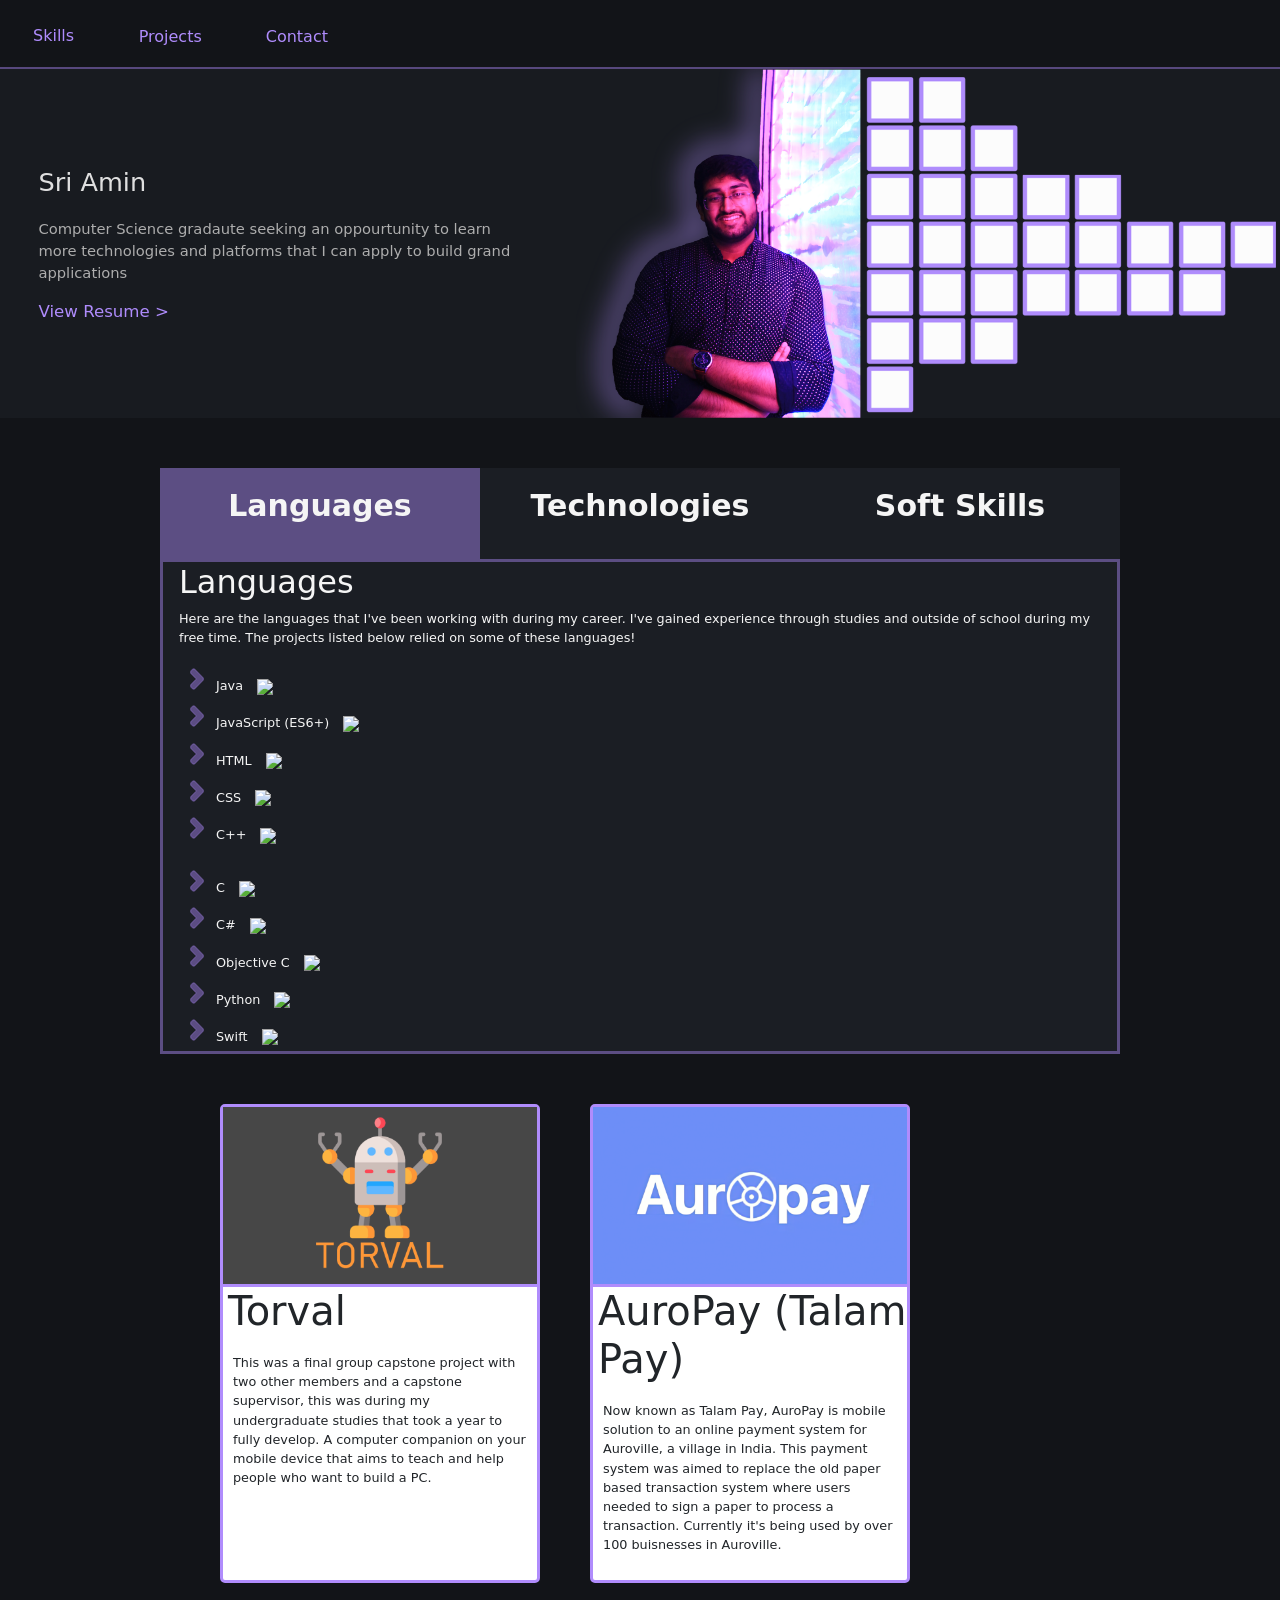
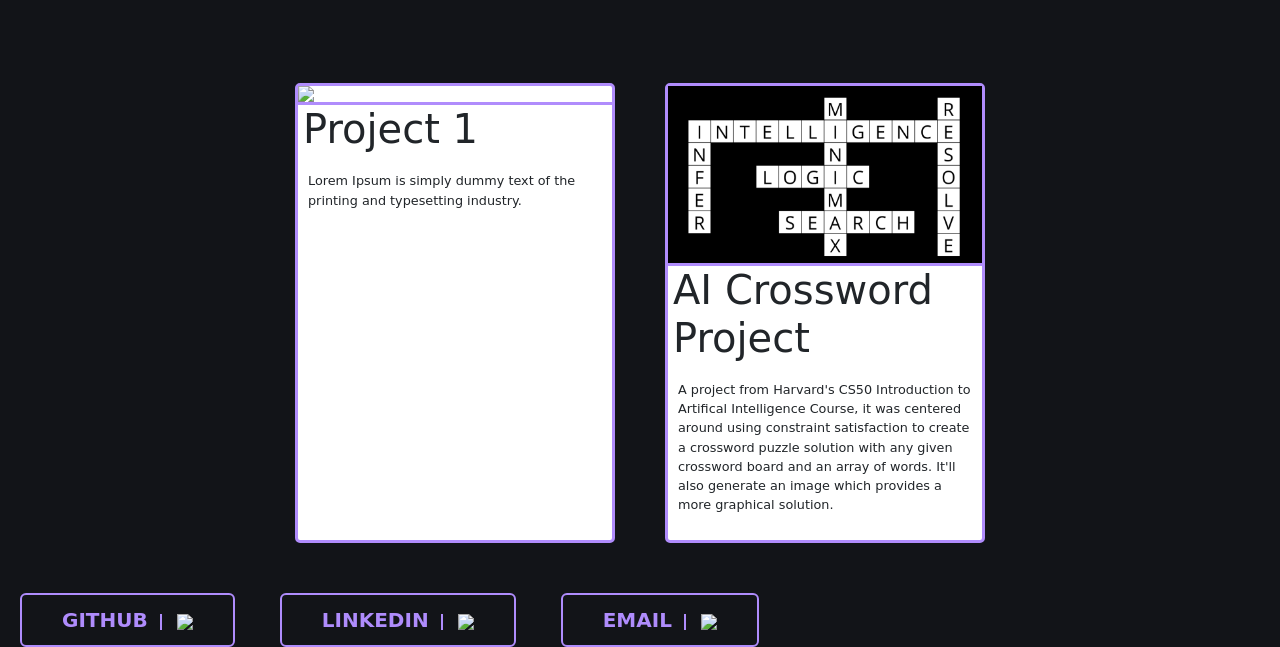
==== index.html @ 389def29 "Made style changes to the Modal popups" ====
<!DOCTYPE HTML>
<html>

<head>
  <meta charset="utf-8">

  <meta name="viewport" content="width=device-width, intial-scale=1.0">
  
  <title>Sri's Portfolio</title>

    <link href="https://cdn.jsdelivr.net/npm/bootstrap@5.3.0-alpha1/dist/css/bootstrap.min.css" rel="stylesheet">
    <link href="https://getbootstrap.com/docs/5.3/assets/css/docs.css" rel="stylesheet">

  <link href="styles.css" rel="stylesheet">

  <!-- Scripts for Bootstrap -->
  <script src="https://code.jquery.com/jquery-3.4.1.slim.min.js"
    integrity="sha384-J6qa4849blE2+poT4WnyKhv5vZF5SrPo0iEjwBvKU7imGFAV0wwj1yYfoRSJoZ+n" crossorigin="anonymous"
    defer></script>
    <script src="https://cdn.jsdelivr.net/npm/bootstrap@5.3.0-alpha1/dist/js/bootstrap.bundle.min.js"></script>

</head>

<body>
  <div class="navigator">
    <a href="index.html#skills" style="text-decoration: none;"><h4>Skills</h4></a>
    <a href="index.html#projects" style="text-decoration: none;"><h4>Projects</h4></a>
    <a href="index.html#contact" style="text-decoration: none;"><h4>Contact</h4></a>
  </div>

  <div id="header">
    <div class="header-content">
      <p>Sri Amin</p>
      <div id="header-desc">
        <p>Computer Science gradaute seeking an oppourtunity to learn more technologies and platforms that I can apply
          to build grand applications </p>
      </div>
      <a href="Resume.pdf" target="_blank" ">View Resume ></a>
      </div>
      <div>
        <img  src="assets/SriPortfolio.png" id="cover" />
    </div>
  </div>

  <div id="skills">
    <div class="skills-nav">
      <button class="skill-bar-item tablink selected" onclick="openSkill(event,'Languages')"><p class="nav-button-text">Languages</p></button>
      <button class="skill-bar-item tablink" onclick="openSkill(event,'Technologies')"><p class="nav-button-text">Technologies</p></button>
      <button class="skill-bar-item tablink" onclick="openSkill(event,'Soft Skills')"><p class="nav-button-text">Soft Skills</p></button>
    </div>

    <div id="Languages" class="skill-container skill-border active-skill">
        <h2 class="skill-title">Languages</h2>
        <p>Here are the languages that I've been working with during my career. I've gained experience through studies and outside of school during my free time. The projects listed below relied on some of these languages!</p>
        <div class="grid">
          <ul class="g-col-6" style="color: whitesmoke;">
            <li>Java <img src="https://cdn-icons-png.flaticon.com/512/226/226777.png" class="language-icon"/></li>
            <li>JavaScript (ES6+) <img src="https://cdn-icons-png.flaticon.com/512/5968/5968292.png" class="language-icon"/></li>
            <li>HTML <img src="https://cdn-icons-png.flaticon.com/512/732/732212.png" class="language-icon"/></li>
            <li>CSS <img src="https://icon-library.com/images/css3-icon/css3-icon-28.jpg" class="language-icon"/></li>
            <li>C++ <img src="https://user-images.githubusercontent.com/42747200/46140125-da084900-c26d-11e8-8ea7-c45ae6306309.png" class="language-icon"/></li>
          </ul>
          <ul class="g-col-6" style="color: whitesmoke;">
            <li>C <img src="https://img.icons8.com/color/480/c-programming.png" class="language-icon"/></li>
            <li>C# <img src="https://uxwing.com/wp-content/themes/uxwing/download/brands-and-social-media/c-sharp-programming-language-icon.png" class="language-icon"/></li>
            <li>Objective C <img src="https://upload.wikimedia.org/wikipedia/commons/thumb/3/31/Apple_logo_white.svg/1200px-Apple_logo_white.svg.png" class="language-icon"/></li>
            <li>Python <img src="https://upload.wikimedia.org/wikipedia/commons/thumb/0/0a/Python.svg/768px-Python.svg.png" class="language-icon"/></li>
            <li>Swift <img src="https://cdn-icons-png.flaticon.com/512/5968/5968371.png" class="language-icon"/></li>
          </ul>
        </div>
    </div>

    <div id="Technologies" class="skill-container skill-border active-skill" style="display:none">
      <h2 class="skill-title">Technologies</h2>
      <p>These are some of the technologies and platforms I used to develop with throughout my career. These tools allowed me to create breathtaking applications that provide features ranging from VR applications to cross-platform mobile applications.</p>
        <div class="grid">
          <ul class="g-col-6" style="color: whitesmoke;">
            <li>iOS <img src="https://www.freeiconspng.com/thumbs/ios-png/os7-style-metro-ui-icon-19.png" class="language-icon"/></li>
            <li>Android<img src="https://cdn-icons-png.flaticon.com/512/174/174836.png" class="language-icon"/></li>
            <li>Linux <img src="https://cdn-icons-png.flaticon.com/512/6124/6124995.png" class="language-icon"/></li>
            <li>Unity <img src="https://preview.redd.it/tu3gt6ysfxq71.png?auto=webp&s=10ab55d9dc09e7ed6ea59bd5916800a5272d5969" class="language-icon"/></li>
            <li>Unreal <img src="https://uploads-ssl.webflow.com/5f68d1cc3287732f65cabcfb/5f7bb1a87071da59085eab5a_UNREAL_WHT.png" class="language-icon"/></li>
            <li>Artificial Intelligence <img src="https://icon-library.com/images/machine-learning-icon/machine-learning-icon-28.jpg" class="language-icon"/></li>
            <li>.NET <img src="https://iconape.com/wp-content/png_logo_vector/microsoft-net-framework-logo.png" class="language-icon"/></li>
            <li>Virtual Reality Development <img src="https://www.ceekvr.com/static/assets/images/vr-glasses-home.png" class="language-icon"/></li>
          </ul>
          <ul class="g-col-6" style="color: whitesmoke;">
            <li>XCode <img src="https://developer.apple.com/design/human-interface-guidelines/foundations/app-icons/images/app-icon-realistic-materials_2x.png" class="language-icon"/></li>
            <li>Android Studio <img src="https://upload.wikimedia.org/wikipedia/commons/thumb/e/e3/Android_Studio_Icon_%282014-2019%29.svg/1200px-Android_Studio_Icon_%282014-2019%29.svg.png" class="language-icon"/></li>
            <li>React Native <img src="https://styles.redditmedia.com/t5_2su6s/styles/communityIcon_4g1uo0kd87c61.png" class="language-icon"/></li>
            <li>React <img src="https://cdn-icons-png.flaticon.com/512/919/919851.png" class="language-icon"/></li>
            <li>Git <img src="https://git-scm.com/images/logos/downloads/Git-Icon-1788C.png" class="language-icon"/></li>
            <li>JIRA <img src="https://cdn-icons-png.flaticon.com/512/5968/5968875.png" class="language-icon"/></li>
            <li>NodeJS <img src="https://cdn-icons-png.flaticon.com/512/919/919825.png" class="language-icon"/></li>
            <li>Augmented Reality Development <img src="https://russia-promo.com/uploads/images/ar-icon.png" class="language-icon"/></li>
          </ul>
        </div>
    </div>

    <div id="Soft Skills" class="skill-container skill-border active-skill" style="display:none">
      <h2 class="skill-title">Soft Skills</h2>
      <p>Beyond my experience in programming languages and technologies, I have a set of soft skills that allow me to become a great person overall in both the workplace and socially!</p>
        <div class="grid">
          <ul class="g-col-6" style="color: whitesmoke;">
            <li>Agile <img src="https://www.correlation.ca/wp-content/uploads/2022/05/Agile-white.png" class="language-icon"/></li>
            <li>Adaptive <img src="assets/icons8-adaptive-64.png" class="language-icon" /></li>
            <li>Collaborative <img src="https://mobilitylab.org/wp-content/uploads/2017/04/collaboration-icon-white.png" class="language-icon" /></li>
          </ul>
          <ul class="g-col-6" style="color: whitesmoke;">
            <li>Enthusiastic <img src="assets/icons8-cheerful-64.png" class="language-icon" /></li>
            <li>Self-Regulated <img src="assets/icons8-calm-64.png" class="language-icon" /></li>
            <li>Receptive <img src="assets/icons8-conference-50.png" class="language-icon" /></li>
          </ul>
        </div>
      </p>
    </div>
  </div>

  <div id="projects">
    <div class="project-group first-group">
      <div class="project-card animate" id="myBtn" onclick="openModal('projectModal1')">
        <img src="assets/TorvalSplash.png" />
        <h1>Torval</h1>
        <p>This was a final group capstone project with two other members and a capstone supervisor, this was during my undergraduate studies that took a year to fully develop. A computer companion on your mobile device that aims to teach and help people who want to build a PC.</p>
      </div>

      <div id="projectModal1" class="projectModal">
        <div class="modal-content">
          <div class="project-main">
            <div class="close"><img src="assets/icons8-macos-close-90.png" /></div>
            <div>
              <img src="assets/TorvalSplash.png" class="project-cover"/>
              <img src="assets/TorvalScreen.png" style="margin-bottom: 15px;"/>
            </div>
            <h1>Torval</h1>
            <h5 style="font-weight: 300;">During my undergraduate studies, a final group capstone project with two other members and a capstone supervisor was created and presented, this took a year to fully develop. It's a computer companion on your mobile device that aims to teach and help people who want to build a PC.</h5>
            <div class="button-group">
              <div class="project-git">
                <a href="https://github.com/SriAmin/Torval" target="_blank"><img src="https://cdn.freebiesupply.com/logos/large/2x/github-icon-logo-black-and-white.png"/></a>
              </div>
              <div class="project-youtube">
                <a href="https://www.youtube.com/watch?v=WSRVvn9GiSQ" target="_blank"><img src="https://cdn-icons-png.flaticon.com/512/1384/1384012.png"/></a>
              </div>
            </div>
          </div>
          <div class="project-desc">
            <p>Over the course of my last year during my undergraduate studies for a Bachelors Degree in Mobile Computing, Torval was created which was my final capstone project, a result of my education that was aimed to create a buisness level application.</p>
            <ul class="project-list">
              <li>Developed using <b>React Native</b>, it runs on both <b>iOS and Android Devices</b></li>
              <li>Capstone supervisor and defense commitee greatly appreciated my efforts and determination to see the project to completion</li>
              <li>Learnt many new technologies that I can utilize in the future of my career</li>
              <li>Recieved a <b>90% average</b> for the project and my contributions below</li>
              <li>Used <b>Augmented Reality</b> to teach users to build a computer, relied on creating 3D models using Blender, and an AR framework to display them</li>
              <li>Gesture controls such as scaling, and rotating were developed. Navigating across 3D models was also a possibility</li>
              <li>Relied on the ViroReact framework which provides an AR environment through <b>JavaScript</b> code</li>
              <li>Has a social forum that allows user to post forum threads for help, comments, liking, and moderator abilities are all avaliable</li>
              <li>Used <b>Firebase</b> to provide cloud centric solutions to user account CRUD operations and data storage</li>
            </ul>
            <table>
              <tr>
                <td class="softskill-header">Programming Languages</td>
                <td>JavaScript</td>
                <td>Objective C</td>
                <td>Java</td>
              </tr>
              <tr>
                <td class="softskill-header">Software Skills</td>
                <td>React Native</td>
                <td>Augmented Reality</td>
                <td>XCode</td>
                <td>Android Studio</td>
                <td>Firebase</td>
                <td>JIRA</td>
              </tr>
              <tr>
                <td class="softskill-header">Soft Skills</td>
                <td>Enthusiastic</td>
                <td>Resolve</td>
                <td>Agile Workflow</td>
                <td>Collaborative</td>
              </tr>
            </table>

          </div>
        </div>
      </div>

      <div class="spacer animate"></div>
      
      <div class="project-card animate" id="myBtn" onclick="openModal('projectModal2')">
        <img src="assets/AuroPaySplash.png" />
        <h1>AuroPay (Talam Pay)</h1>
        <p>Now known as Talam Pay, AuroPay is mobile solution to an online payment system for Auroville, a village in India. This payment system was aimed to replace the old paper based transaction system where users needed to sign a paper to process a transaction. Currently it's being used by over 100 buisnesses in Auroville.</p>
      </div>

      <div id="projectModal2" class="projectModal">
        <!-- Modal content -->
        <div class="modal-content">
          <div class="project-main">
            <div class="close"><img src="assets/icons8-macos-close-90.png" /></div>
            <div>
              <img src="assets/AuroPaySplash.png" class="project-cover"/>
              <img src="assets/AuroPayScreen.png" style="margin-bottom: 15px;"/>
            </div>
            <h1>AuroPay</h1>
            <h5 style="font-weight: 300;">Now known as TalamPay, AuroPay is a mobile application that acts as an online payment system for a village in India called Auroville. This village has an isolated payment system that doesn't rely on any known banks or online payment systems, previously they used the traditional paper payment system where people had to sign a paper to process any transaction.</h5>
            <div class="button-group">
              <div class="project-web">
                <a href="https://cocreate.auroville.org/works/a955d491-2600-4bef-9f89-c1d3a2d95818" target="_blank"><img src="https://cdn-icons-png.flaticon.com/512/1006/1006771.png"/></a>
              </div>
              <div class="project-youtube">
                <a href="https://www.youtube.com/watch?v=EjgQLgzfLB0" target="_blank"><img src="https://cdn-icons-png.flaticon.com/512/1384/1384012.png"/></a>
              </div>
            </div>
          </div>
          <div class="project-desc">
            <p>During the summer of 2020, I alongside a senior developer, created a React Native application that allowed people in Auroville to send money to each other through their devices, it also allowed QR code scanning to allow users to send quick payments.</p>
            <ul class="project-list">
              <li>Developed using <b>React Native</b>, it runs on both <b>iOS and Android Devices</b></li>
              <li>While the name has changed, the application is currently being <b>used by 100 buisness</b> that provide goods and services in the village</li>
              <li>Leard the <b>HTTP protocal</b> and making fetch request to web applications</li>
              <li>Used HTTP fetch request to the online banking web application, with that I was able to process transactions to essentially create the mobile friendly payment system</li>
              <li>Senior developer appreacited my appitude to learning skills to make the required features</li>
              <li>Project was a part of a volunteer position during the summer of 2020</li>
            </ul>
            <table>
              <tr>
                <td class="softskill-header">Programming Languages</td>
                <td>JavaScript</td>
              </tr>
              <tr>
                <td class="softskill-header">Software Skills</td>
                <td>React Native</td>
                <td>HTTP</td>
                <td>XCode</td>
                <td>Android Studio</td>
              </tr>
              <tr>
                <td class="softskill-header">Soft Skills</td>
                <td>Enthusiastic</td>
                <td>Flexible</td>
                <td>Adaptive</td>
                <td>Collaborative</td>
              </tr>
            </table>

          </div>
        </div>
      </div>
    </div>

    <div class="project-group" >
      <div class="project-card animate" id="myBtn" onclick="openModal('projectModal3')">
        <img src="https://cdn.mos.cms.futurecdn.net/AiYoZaGW2Y3vZUSBbYrioL.jpg" />
        <h1>Project 1</h1>
        <p>Lorem Ipsum is simply dummy text of the printing and typesetting industry.</p>
      </div>

      <div id="projectModal3" class="projectModal">
        <div class="modal-content">
          <div class="close"><img src="assets/icons8-macos-close-90.png" /></div>
          <p>Some text in the Modal..</p>
        </div>
      </div>

      <div class="spacer animate"></div>

      <div class="project-card animate" id="myBtn" onclick="openModal('projectModal4')">
        <img src="assets/CrosswordSplash.png" />
        <h1>AI Crossword Project</h1>
        <p>A project from Harvard's CS50 Introduction to Artifical Intelligence Course, it was centered around using constraint satisfaction to create a crossword puzzle solution with any given crossword board and an array of words. It'll also generate an image which provides a more graphical solution.</p>
      </div>

      <div id="projectModal4" class="projectModal">
        <!-- Modal content -->
        <div class="modal-content">
          <div class="project-main">
            <div class="close"><img src="assets/icons8-macos-close-90.png" /></div>
            <div>
              <img src="assets/CrosswordSplash.png" class="project-cover"/>
              <img src="assets/CrosswordScreen.png" style="margin-bottom: 15px;"/>
            </div>
            <h1>AI Crossword Project</h1>
            <h5 style="font-weight: 300;">Using artifical intelligence, more specifically constraint satisfaction algortihm, I was able to create a program that creates a crossword puzzle solution when given a board and a word bank. The solution will be displayed in the console and as an image.</h5>
            <div class="button-group">
              <div class="project-web">
                <a href="https://cs50.harvard.edu/ai/2020/projects/3/crossword/" target="_blank"><img src="https://cdn-icons-png.flaticon.com/512/1006/1006771.png"/></a>
              </div>
              <div class="project-youtube">
                <a href="https://www.youtube.com/watch?v=63_u_tJVU3Q" target="_blank"><img src="https://cdn-icons-png.flaticon.com/512/1384/1384012.png"/></a>
              </div>
            </div>
          </div>
          <div class="project-desc">
            <p>During the summer of 2020, I enrolled into an online course for Harvard which was <b>CS50's Introduction to Artifical Intelligence with Python</b>. In this course, several areas of AI were explored and applied, this is one of the many projects in the course.</p>
            <ul class="project-list">
              <li>Developed with <b>Python</b></li>
              <li>Utilizes the <b>constraint satisfaction algortihm</b> to be able to solve the crossword puzzle</li>
              <li>Handles any sort of crossword board and bank of words</li>
              <li>Displays the crossword solution in the terminal, also uses the <b>Python Imaging Library (PIL)</b> to generate an image for a more graphical solution</li>
              <li>Recieved a <b>100% grade</b> for the completion of the requirements for the project</li>
              <li>Project for Harvard <b>CS50's Introduction to Artifical Intelligence with Python</b>, several other AI projects were involved with this course</li>
            </ul>
            <table>
              <tr>
                <td class="softskill-header">Programming Languages</td>
                <td>Python</td>
                <td>Python Imaging Library</td>
              </tr>
              <tr>
                <td class="softskill-header">Software Skills</td>
                <td>Artifical Intelligence</td>
                <td>Constraint Satisfaction</td>
              </tr>
              <tr>
                <td class="softskill-header">Soft Skills</td>
                <td>Self-Motivated</td>
                <td>Problem-Solver</td>
                <td>Theoretical </td>
              </tr>
            </table>

          </div>
        </div>
      </div>
      </div>
    </div>
  </div>

  <div id="contact">
    <div>
      <a href="#" class="btn btn-3">GitHub <img
          src="https://cdn.freebiesupply.com/logos/large/2x/github-icon-logo-black-and-white.png"
          class="contact-img" /></a>
      <a href="#" class="btn btn-3">LinkedIn <img
          src="https://www.iconpacks.net/icons/1/free-linkedin-icon-112-thumb.png" class="contact-img" /></a>
      <a href="#" class="btn btn-3">Email <img
          src="https://cdn.icon-icons.com/icons2/2751/PNG/512/email_icon_176156.png" class="contact-img" /></a>
    </div>
  </div>

  <!-- Scripts for EmailJS -->
  <script type="text/javascript" src="https://cdn.jsdelivr.net/npm/emailjs-com@2.4.1/dist/email.min.js" async></script>

  <!-- Main Script for the Portfolio -->
  <script src="scripts.js"></script>
</body>

</html>
---- styles.css ----
body {
    background-color: #121418;
}

::-webkit-scrollbar {
    width: 14px;
  }
  
  /* Handle */
::-webkit-scrollbar-thumb {
    border: 4px solid rgba(0, 0, 0, 0);
    background-clip: padding-box;
    background-color: #b08cfc70;
    border-radius: 9999px;
    
  }

.navigator {
    display: flex;
    flex: 1;
    flex-direction: row;
    border-bottom: 2px solid #b08cfc70;
}

.navigator * {
    font-size: medium;
    color: #AF8CFC;
    padding: 2% 2.5% 1% 2.5%;
}

#header {
    display: flex;
    background-color: #181B20;
}

.header-content {
    display: flex;
    flex-direction: column;
    justify-content: center;
    padding: 0vh 0vw 0vh 3vw;
}

#header p {
    color: rgb(223, 223, 223);
}

#header-desc {
    width: 90%;
}

#header a {
    color: #AF8CFC;
    text-decoration: none;
}

#cover {
    width: 55vw;
}

/* If the screen size is 601px wide or more */
@media screen and (min-width: 601px) {
    #header p {
        font-size: 2vw;
    }

    #header-desc p {
        font-size: 1.15vw;
        color: rgb(173, 173, 173);
    }

    #header a {
        font-size: 1.3vw;
    }
}

#skills-nav {
    display: flex;
    justify-content: center;
    flex-direction: row;
    padding: 0vh 17vw 0vh 17vw;
}

#skills-nav * {
    font-size: 30px;
    margin-top: 3vh;
    color: rgb(218, 218, 218);
    padding: 0px 4vw 0px 4vw;
}

#skills-content {
    display: flex;
    justify-content: center;
    padding: 0vh 17vw 0vh 17vw;
    color: whitesmoke;
}

#skills {
    flex: 1;
    display: flex;
    flex-direction: column;
    align-items: center;
    padding-top: 50px;
    background-color: #121418;
}


.skills-nav {
    width: 75%;
    display: flex;
    justify-content: space-around;
    overflow: hidden;
    background-color: #1b1e24;
}

.skills-nav .skill-bar-item {
    padding: 15px 30px;
    font-size: 30px;
    float: left;
    width: 35%;
    border: none;
    display: block;
    outline: 0;
    font-weight: 600;
    color: whitesmoke;
    background-color: #1b1e24;
}

.skill-container ul {
    list-style-image: url("assets/listMarker.png");
}

.skill-container p {
    font-size: 1vw;
}

.skill-container li {
    font-size: 1vw;
    padding: 5px;
}

.language-icon {
    width: 25px;
    margin-left: 10px;
}


.selected {
    background-color: #b08cfc70 !important;
}

.skill-container:after,
.skill-container:before {
    content: "";
    display: table;
    clear: both
}

.skill-container {
    width: 75%;
    background-color: #1b1e24;
    padding: 0.01em 16px;
    height: 45vh;
}

/* If the screen size is 601px wide or more */
@media screen and (max-width: 1440px) {
    .skill-container {
        width: 75%;
        background-color: #1b1e24;
        padding: 0.01em 16px;
        height: 55vh;
    }
}

.skill-border {
    border: 3px solid #b08cfc70 !important;
}

.skill-title {
    color: whitesmoke;
}

.skill-container p {
    color: whitesmoke;
}

@keyframes fadeIn {
    from { opacity: 0;}
    to { opacity: 1;}
}

@keyframes fadeOut {
    from { opacity: 1;}
    to { opacity: 0;}
}

.openSkill * {
    animation-name: fadeIn;
    animation-duration: 0.5s;
}

#projects {
    display: flex;
    flex-direction: column;
}

.project-group {
    padding: 50px 25px;
    display: flex;
    flex-direction: row;
    justify-content: center;
    align-content: center;
}

.first-group {
    margin-right: 150px;
}

@keyframes glow {
    from { box-shadow: 0 0 0px 0px #AF8CFC;}
    to {box-shadow: 0 0 35px 5px #AF8CFC;}
}

@keyframes spacerZoomIn {
    from { margin: 0px 300px}
    to {margin: 0px;}
}

.spacer {
    margin: 0px 300px;
}

.shrink {
    animation: spacerZoomIn 1.5s;
    margin: 0px;
}

.project-card {
    margin: 0px 25px;
    display: flex;
    flex-direction: column;
    width: 25vw;
    border-radius: 5px;
    background-color: white;
    border: 3px solid #b08cfc;
    box-shadow: 0 0 0px 0px #AF8CFC;
    transition: box-shadow 0.25s ease, opacity 1.5s ease;
    opacity: 0;
}

.project-card:hover {
    box-shadow: 0 0 35px 5px #AF8CFC;
}

.fadeIn {
    opacity: 1;
}

.project-card img {
    width: 100%;
    border-bottom: 3px solid #b08cfc;
}

.project-card h1 {
    padding-left: 5px;
}

.project-card p {
    font-size: 1vw;
    padding: 10px;
}

.project-expanded {
    height: 75%;
    width: 75%;
    background-color: white;
    position: relative;
    top: 0%;
    left: 0%;
    display: inline-block;
    cursor: pointer;
}


/* The Modal (background) */
.projectModal {
    display: none;
    /* Hidden by default */
    position: fixed;
    /* Stay in place */
    z-index: 1;
    /* Sit on top */
    padding-top: 100px;
    /* Location of the box */
    left: 0;
    top: 0;
    width: 100%;
    /* Full width */
    height: 100%;
    /* Full height */
    overflow: auto;
    /* Enable scroll if needed */
    background-color: rgb(0, 0, 0);
    /* Fallback color */
    background-color: rgba(0, 0, 0, 0.4);
    /* Black w/ opacity */
    animation-name: fadeIn;
    animation-duration: 0.25s;
}

/* Modal Content */
.modal-content {
    background-color: #222222;
    margin: auto;
    padding: 20px;
    border: 1px solid #888;
    width: 80%;
    height: 80%;
    display: flex;
    flex-direction: row;
    animation-name: fadeIn;
    animation-duration: 0.25s;
}

.modal-fadeOut {
    animation-name: fadeOut;
    animation-duration: 0.25s;
}

.modal-content * {
    color: whitesmoke;
}

.modal-content img {
    width: 30vw;
}

.modal-content p {
    color: whitesmoke;
}

.button-group {
    display: flex;
    flex-direction: row;
    justify-content: center;
    align-content: center;
}

.project-main {
    flex: 1;
    display: flex;
    flex-direction: column;
}

.project-main h5 {
    font-size: 1.15vw;
}

.project-cover {
    transition: opacity 0.5s ease;
    z-index: 2;
    position: absolute;
    cursor: pointer;
}

.project-git, .project-web, .project-youtube{
    margin: 15px;
    background-color: #b08cfc;
    width: 75px;
    border-radius: 100%;
}

.project-git img, .project-web img, .project-youtube img {
    width: 75px !important;
}

.project-desc {
    flex: 1.25;
    border-left: 3px solid #b08cfc;
    margin-left: 10px;
}

.project-desc * {
    margin-left: 10px;
}

.project-desc p {
    font-size: 1vw;
}

.project-desc b {
    color: #b08cfc;
}

.project-desc td:not(.softskill-header) {
    font-size: 1vw;
    padding: 2px 8px;
}

.softskill-header {
    color: #b08cfc;
    font-weight: 600;
    font-size: 1.1vw;
}

.project-list {
    font-size: 0.8vw;
}
.project-list * {
    margin: 8px 0px;
}

/* The Close Button */
.close {
    float: left;
    position: absolute;
    margin-left: 5px;
    margin-top: 5px;
    z-index:3;
}

.close img {
    width: 40px;
    border: 5px solid whitesmoke;
    border-radius: 100%;
}

.close:hover,
.close:focus {
    color: #000;
    text-decoration: none;
    cursor: pointer;
}

.btn {
    position: relative;
    font-size: 20px;
    color:#AF8CFC;
    border: 2px solid #AF8CFC;
    background: transparent;
    margin: 0 20px;
    padding: 10px 40px;
    text-decoration: none;
    text-transform: uppercase;
    font-weight: bolder;
    transition: 0.4s all ease-in-out 0s;
}

.btn:hover {
    color: black;
}

.btn::before {
    position: absolute;
    content: "";
    top: 0;
    left: 0;
    width: 100%;
    height: 100%;
    z-index: -1;
    background-color: #AF8CFC;
    transition: 0.4s all ease-in-out 0s;

}

.btn-3::before {
    left: unset;
    right: 0;
    width: 0;
}

.btn-3:hover::before {
    right: unset;
    left: 0;
    width: 100%;
}

.contact-img {
    width: 50px;
    border-left: 2px solid #AF8CFC;
    margin-left: 5px;
    padding-left: 15px;
}

/* If the screen size is 600px wide or less*/
@media screen and (max-width: 600px) {
    .navigator {
        display: none;
    }
    #header p {
        font-size: 30px;
    }
    #header-desc p {
        font-size: 10px;
        color: rgb(173, 173, 173);
    }
    #header a {
        font-size: 10px;
    }
    #cover {
        width: 40vw;
    }

    .skills-nav .skill-bar-item {
        padding: 5px 10px;
        font-size: 30px;
        float: left;
        width: 35%;
        border: none;
        display: block;
        outline: 0;
        font-weight: 600;
        color: whitesmoke;
        background-color: #1b1e24;
    }

    .nav-button-text {
        font-size: 3vw;
    }

    .skill-container p {
        font-size: 2vw;
    }
    
    .skill-container li {
        font-size: 2vw;
    }

    .skill-container ul {
        padding: 5px;
        list-style-image: url("assets/listMarkerSmall.png");
    }

    .skill-container {
        background-color: #1b1e24;
        height: 55vh;
    }

    .language-icon {
        width: 4vw;
        margin-left: 10px;
    }
    
    .spacer {
        display: none;
    }

    #projects {
        display: flex;
        justify-content: center;
        align-items: center;
    }

    .project-group {
        display: flex;
        flex-direction: column;
    }

    .first-group {
        margin-right: 0px;
    }

    .project-card {
        margin: 5px;
        width: 60vw;
        box-shadow: 0 0 0px 0px #AF8CFC;
    }

    .project-card p {
        font-size: 2.5vw;
        padding: 10px;
    }

    /* The Modal (background) */
    .projectModal {
        padding-top: 50px;
        /* Location of the box */
        left: 0;
        top: 0;
        width: 100%;
        /* Full width */
        height: 100%;
        /* Full height */
        overflow: auto;
        /* Enable scroll if needed */
        background-color: rgb(0, 0, 0);
        /* Fallback color */
        background-color: rgba(0, 0, 0, 0.4);
        /* Black w/ opacity */
        animation-name: fadeIn;
        animation-duration: 0.25s;
    }

    /* Modal Content */
    .modal-content {
        display: flex;
        flex-direction: column;
        align-items: center;
        height: 95%;
        padding: 5px 10px;

    }

    .project-main {
        display: flex;
        align-items: center;
    }

    .project-desc {
        flex: 1.25;
        border-top: 3px solid #b08cfc;
        border-left: 0px;
        width: 100%;
    }

    .modal-content img {
        width: 70vw;
    }

    /* The Close Button */
    .close {
        color: #b08cfc;
        float: left;
        font-size: 28px;
        font-weight: bold;
        position: absolute;
        left: 0;
        margin-left: 5px;
        z-index:3;
        text-shadow: 1px 1px #222222;
    }
    
    .project-main h1 {
        font-size: 3vw;
    }

    .project-main h5 {
        font-size: 2.3vw;
        margin-bottom: 0;
    }

    .project-git, .project-web, .project-youtube{
        background-color: #b08cfc;
        width: 25px;
    }

    .project-git img, .project-web img, .project-youtube img {
        width: 27px !important;
    }

    .project-desc p {
        margin-top: 5px;
        margin-bottom: 4px;
        font-size: 1vh;
    }

    .project-desc * {
        margin-left: 0;
    }

    .project-desc li {
        font-size: 0.9vh;
        margin: 2px 0px;
    }

    .project-desc td:not(.softskill-header) {
        font-size: 1vh;
        padding: 2px 3px;
    }
    
    .softskill-header {
        color: #b08cfc;
        font-weight: 600;
        font-size: 1.25vh;
    }

    .project-list {
        margin-top: 3px;
        margin-bottom: 0px;
        padding-left: 10px;
    }
}
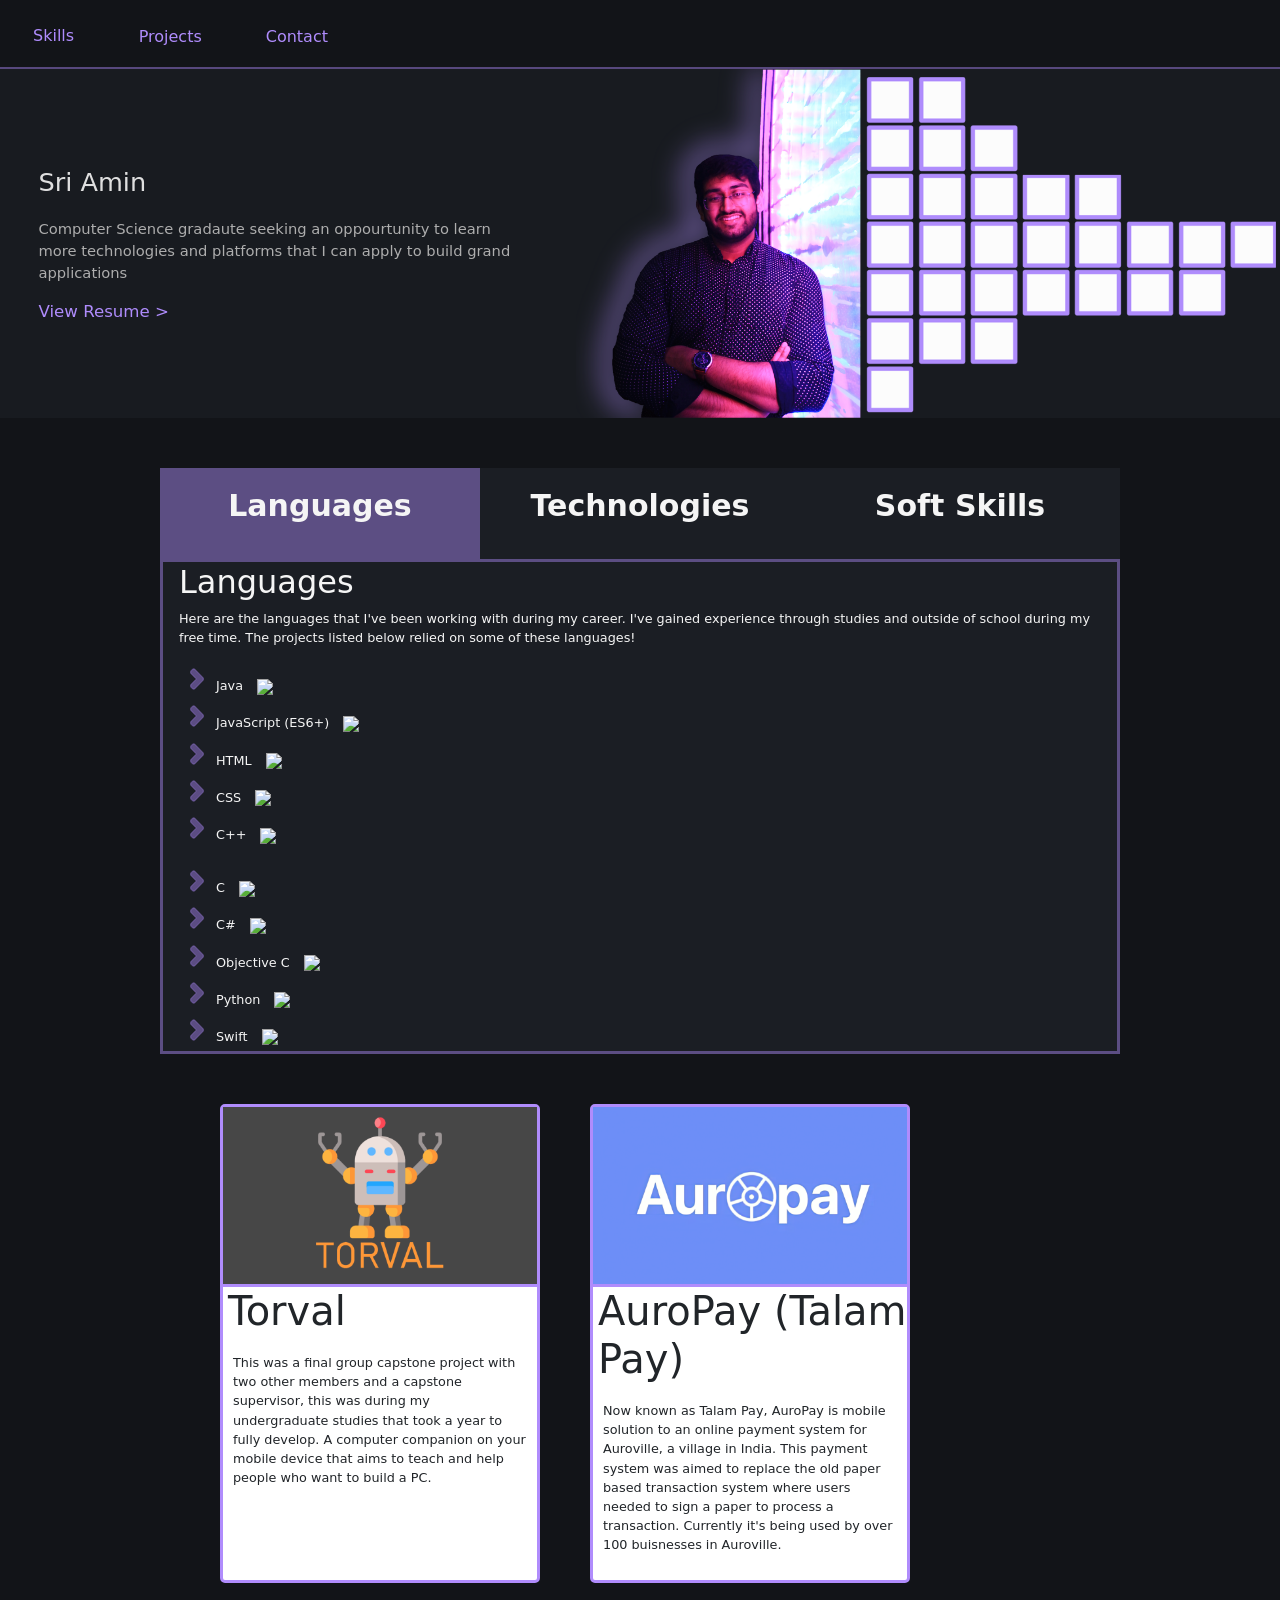
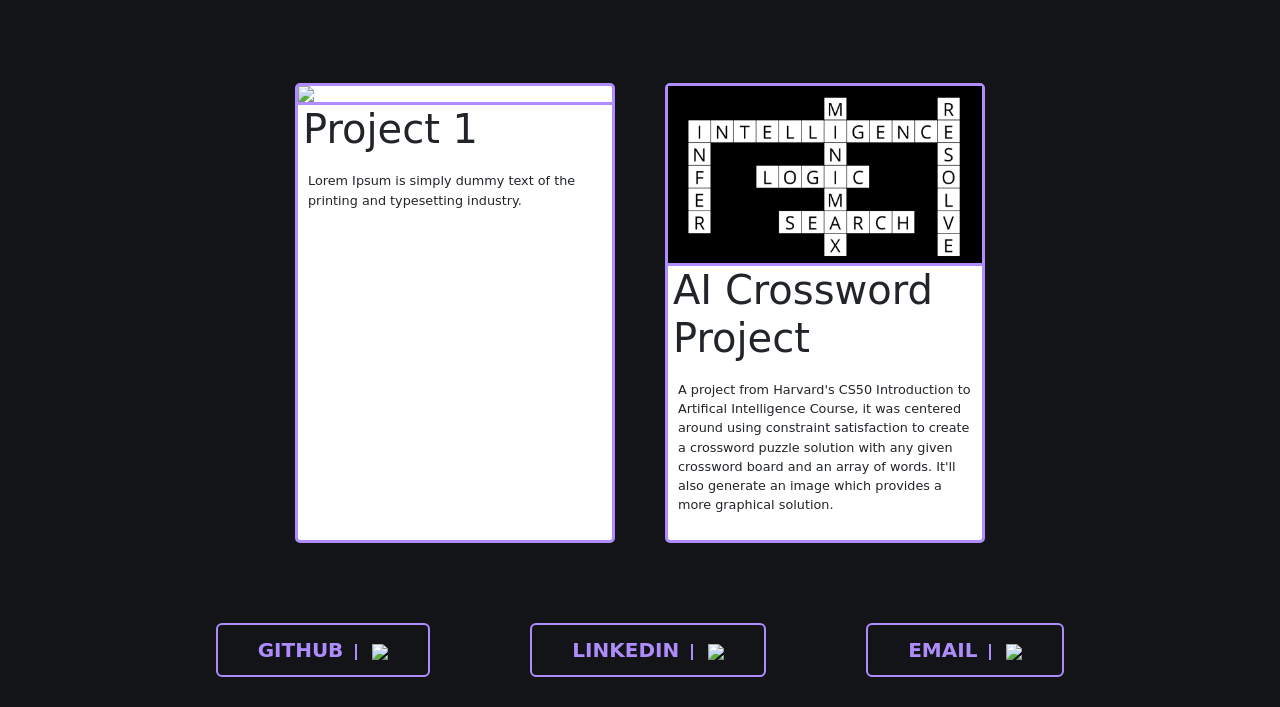
==== commit a5c7ad33: "Styled the contacts buttons and added links" ====
--- a/index.html
+++ b/index.html
@@ -328,15 +328,13 @@
   </div>
 
   <div id="contact">
-    <div>
-      <a href="#" class="btn btn-3">GitHub <img
+      <a href="https://github.com/SriAmin" target="_blank" class="btn btn-3">GitHub <img
           src="https://cdn.freebiesupply.com/logos/large/2x/github-icon-logo-black-and-white.png"
           class="contact-img" /></a>
-      <a href="#" class="btn btn-3">LinkedIn <img
+      <a href="https://www.linkedin.com/in/sri-amin/" target="_blank" class="btn btn-3">LinkedIn <img
           src="https://www.iconpacks.net/icons/1/free-linkedin-icon-112-thumb.png" class="contact-img" /></a>
-      <a href="#" class="btn btn-3">Email <img
+      <a href="mailto:sri.amin@gmail.com" target="_blank" class="btn btn-3">Email <img
           src="https://cdn.icon-icons.com/icons2/2751/PNG/512/email_icon_176156.png" class="contact-img" /></a>
-    </div>
   </div>
 
   <!-- Scripts for EmailJS -->
--- a/styles.css
+++ b/styles.css
@@ -482,6 +482,16 @@
     padding-left: 15px;
 }
 
+#contact {
+    display: flex;
+    justify-content: center;
+    padding: 30px 0px;
+}
+
+#contact a {
+    margin: 0px 50px;
+}
+
 /* If the screen size is 600px wide or less*/
 @media screen and (max-width: 600px) {
     .navigator {
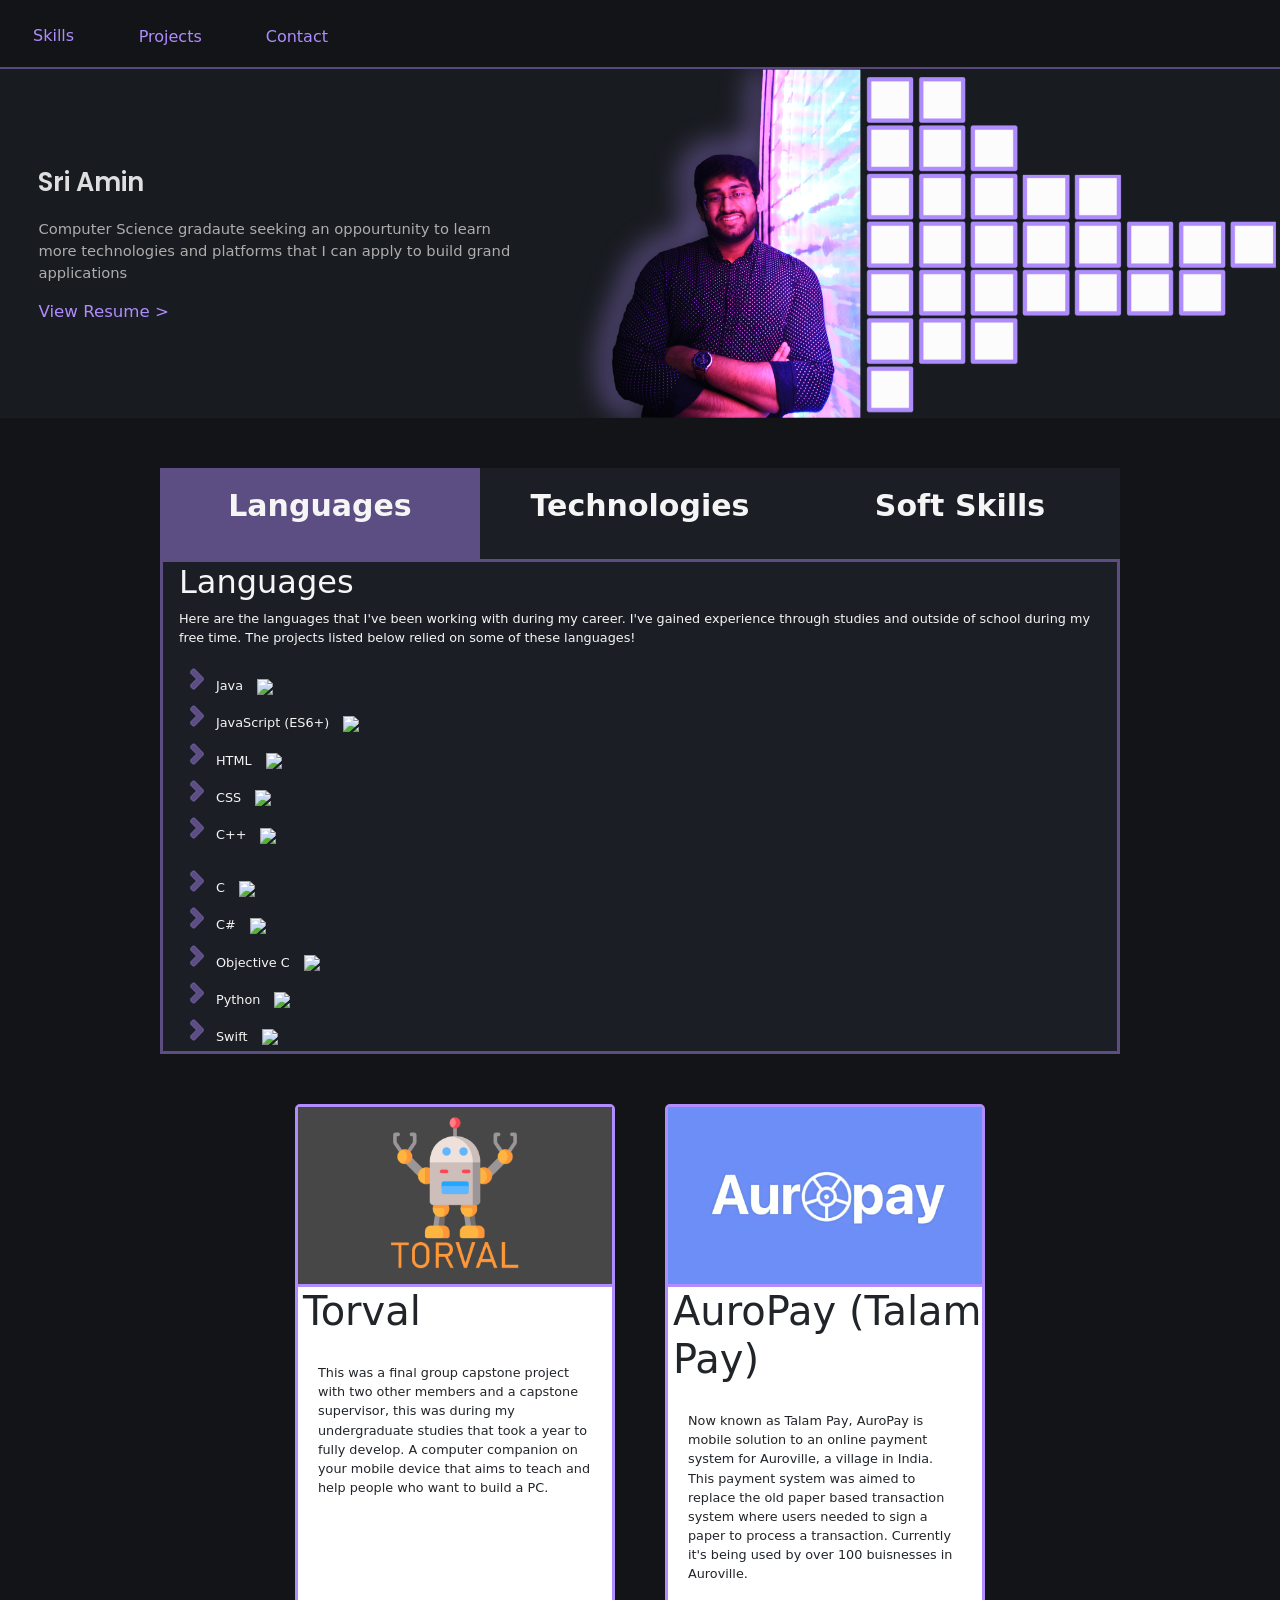
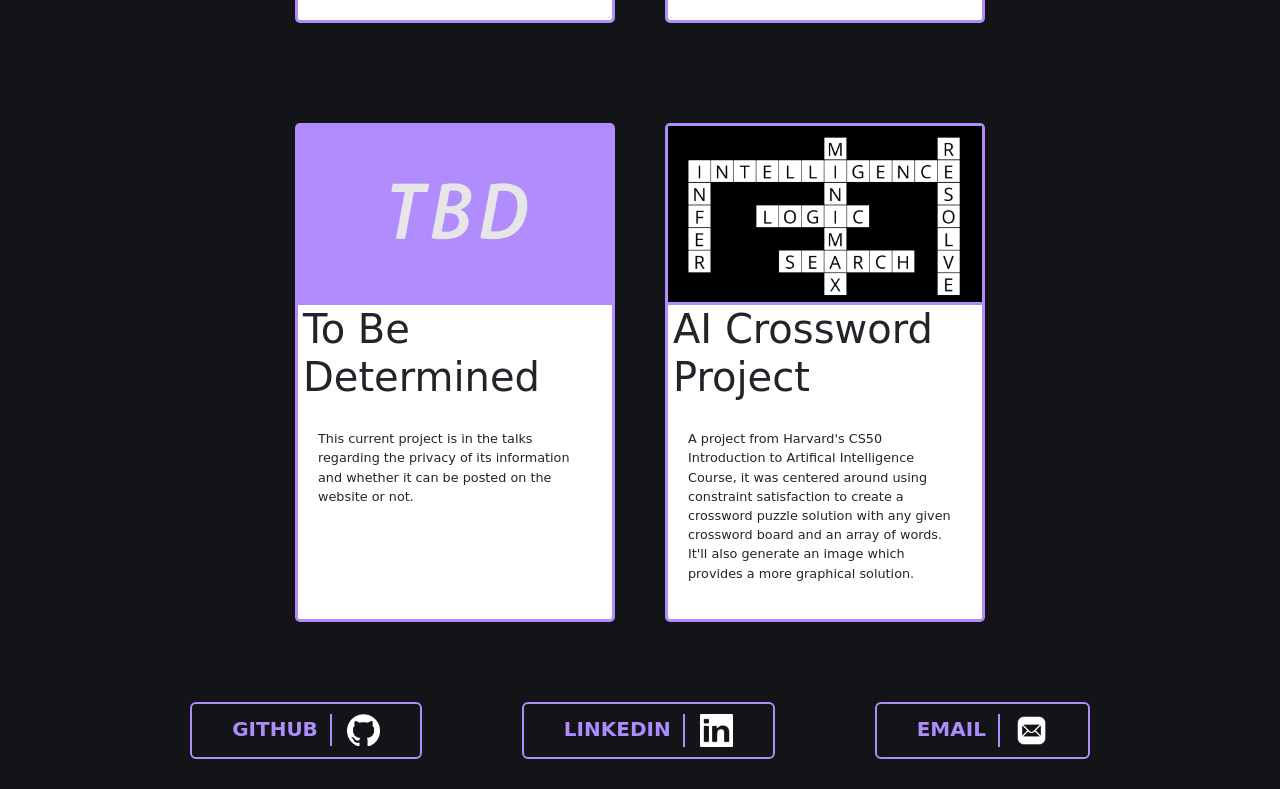
==== commit 868c7167: "Added a few styles and animations" ====
--- a/index.html
+++ b/index.html
@@ -5,113 +5,157 @@
   <meta charset="utf-8">
 
   <meta name="viewport" content="width=device-width, intial-scale=1.0">
-  
+
   <title>Sri's Portfolio</title>
 
-    <link href="https://cdn.jsdelivr.net/npm/bootstrap@5.3.0-alpha1/dist/css/bootstrap.min.css" rel="stylesheet">
-    <link href="https://getbootstrap.com/docs/5.3/assets/css/docs.css" rel="stylesheet">
+  <link href="https://cdn.jsdelivr.net/npm/bootstrap@5.3.0-alpha1/dist/css/bootstrap.min.css" rel="stylesheet">
+  <link href="https://getbootstrap.com/docs/5.3/assets/css/docs.css" rel="stylesheet">
+  <link rel="stylesheet" href="https://fonts.googleapis.com/css?family=Sofia">
 
   <link href="styles.css" rel="stylesheet">
-
+  <link rel="stylesheet" href="https://cdnjs.cloudflare.com/ajax/libs/animate.css/4.1.1/animate.min.css" />
+  <link rel="stylesheet" href="https://fonts.googleapis.com/css?family=Poppins">
   <!-- Scripts for Bootstrap -->
   <script src="https://code.jquery.com/jquery-3.4.1.slim.min.js"
     integrity="sha384-J6qa4849blE2+poT4WnyKhv5vZF5SrPo0iEjwBvKU7imGFAV0wwj1yYfoRSJoZ+n" crossorigin="anonymous"
     defer></script>
-    <script src="https://cdn.jsdelivr.net/npm/bootstrap@5.3.0-alpha1/dist/js/bootstrap.bundle.min.js"></script>
+  <script src="https://cdn.jsdelivr.net/npm/bootstrap@5.3.0-alpha1/dist/js/bootstrap.bundle.min.js"></script>
 
 </head>
 
 <body>
   <div class="navigator">
-    <a href="index.html#skills" style="text-decoration: none;"><h4>Skills</h4></a>
-    <a href="index.html#projects" style="text-decoration: none;"><h4>Projects</h4></a>
-    <a href="index.html#contact" style="text-decoration: none;"><h4>Contact</h4></a>
+    <a href="index.html#skills" style="text-decoration: none;">
+      <h4>Skills</h4>
+    </a>
+    <a href="index.html#projects" style="text-decoration: none;">
+      <h4>Projects</h4>
+    </a>
+    <a href="index.html#contact" style="text-decoration: none;">
+      <h4>Contact</h4>
+    </a>
   </div>
 
   <div id="header">
     <div class="header-content">
-      <p>Sri Amin</p>
+      <p style="font-family: 'Poppins', 'Courier New', Courier, monospace; font-weight: 600;">Sri Amin</p>
       <div id="header-desc">
         <p>Computer Science gradaute seeking an oppourtunity to learn more technologies and platforms that I can apply
           to build grand applications </p>
       </div>
       <a href="Resume.pdf" target="_blank" ">View Resume ></a>
-      </div>
-      <div>
-        <img  src="assets/SriPortfolio.png" id="cover" />
+    </div>
+    <div class=" animate__animated animate__slideInRight">
+        <img src="assets/SriPortfolio.png" id="cover" />
     </div>
   </div>
 
   <div id="skills">
     <div class="skills-nav">
-      <button class="skill-bar-item tablink selected" onclick="openSkill(event,'Languages')"><p class="nav-button-text">Languages</p></button>
-      <button class="skill-bar-item tablink" onclick="openSkill(event,'Technologies')"><p class="nav-button-text">Technologies</p></button>
-      <button class="skill-bar-item tablink" onclick="openSkill(event,'Soft Skills')"><p class="nav-button-text">Soft Skills</p></button>
+      <button class="skill-bar-item tablink selected" onclick="openSkill(event,'Languages')">
+        <p class="nav-button-text">Languages</p>
+      </button>
+      <button class="skill-bar-item tablink" onclick="openSkill(event,'Technologies')">
+        <p class="nav-button-text">Technologies</p>
+      </button>
+      <button class="skill-bar-item tablink" onclick="openSkill(event,'Soft Skills')">
+        <p class="nav-button-text">Soft Skills</p>
+      </button>
     </div>
 
     <div id="Languages" class="skill-container skill-border active-skill">
-        <h2 class="skill-title">Languages</h2>
-        <p>Here are the languages that I've been working with during my career. I've gained experience through studies and outside of school during my free time. The projects listed below relied on some of these languages!</p>
-        <div class="grid">
-          <ul class="g-col-6" style="color: whitesmoke;">
-            <li>Java <img src="https://cdn-icons-png.flaticon.com/512/226/226777.png" class="language-icon"/></li>
-            <li>JavaScript (ES6+) <img src="https://cdn-icons-png.flaticon.com/512/5968/5968292.png" class="language-icon"/></li>
-            <li>HTML <img src="https://cdn-icons-png.flaticon.com/512/732/732212.png" class="language-icon"/></li>
-            <li>CSS <img src="https://icon-library.com/images/css3-icon/css3-icon-28.jpg" class="language-icon"/></li>
-            <li>C++ <img src="https://user-images.githubusercontent.com/42747200/46140125-da084900-c26d-11e8-8ea7-c45ae6306309.png" class="language-icon"/></li>
-          </ul>
-          <ul class="g-col-6" style="color: whitesmoke;">
-            <li>C <img src="https://img.icons8.com/color/480/c-programming.png" class="language-icon"/></li>
-            <li>C# <img src="https://uxwing.com/wp-content/themes/uxwing/download/brands-and-social-media/c-sharp-programming-language-icon.png" class="language-icon"/></li>
-            <li>Objective C <img src="https://upload.wikimedia.org/wikipedia/commons/thumb/3/31/Apple_logo_white.svg/1200px-Apple_logo_white.svg.png" class="language-icon"/></li>
-            <li>Python <img src="https://upload.wikimedia.org/wikipedia/commons/thumb/0/0a/Python.svg/768px-Python.svg.png" class="language-icon"/></li>
-            <li>Swift <img src="https://cdn-icons-png.flaticon.com/512/5968/5968371.png" class="language-icon"/></li>
-          </ul>
-        </div>
+      <h2 class="skill-title">Languages</h2>
+      <p>Here are the languages that I've been working with during my career. I've gained experience through studies and
+        outside of school during my free time. The projects listed below relied on some of these languages!</p>
+      <div class="grid">
+        <ul class="g-col-6" style="color: whitesmoke;">
+          <li>Java <img src="https://cdn-icons-png.flaticon.com/512/226/226777.png" class="language-icon" /></li>
+          <li>JavaScript (ES6+) <img src="https://cdn-icons-png.flaticon.com/512/5968/5968292.png"
+              class="language-icon" /></li>
+          <li>HTML <img src="https://cdn-icons-png.flaticon.com/512/732/732212.png" class="language-icon" /></li>
+          <li>CSS <img src="https://icon-library.com/images/css3-icon/css3-icon-28.jpg" class="language-icon" /></li>
+          <li>C++ <img
+              src="https://user-images.githubusercontent.com/42747200/46140125-da084900-c26d-11e8-8ea7-c45ae6306309.png"
+              class="language-icon" /></li>
+        </ul>
+        <ul class="g-col-6" style="color: whitesmoke;">
+          <li>C <img src="https://img.icons8.com/color/480/c-programming.png" class="language-icon" /></li>
+          <li>C# <img
+              src="https://uxwing.com/wp-content/themes/uxwing/download/brands-and-social-media/c-sharp-programming-language-icon.png"
+              class="language-icon" /></li>
+          <li>Objective C <img
+              src="https://upload.wikimedia.org/wikipedia/commons/thumb/3/31/Apple_logo_white.svg/1200px-Apple_logo_white.svg.png"
+              class="language-icon" /></li>
+          <li>Python <img
+              src="https://upload.wikimedia.org/wikipedia/commons/thumb/0/0a/Python.svg/768px-Python.svg.png"
+              class="language-icon" /></li>
+          <li>Swift <img src="https://cdn-icons-png.flaticon.com/512/5968/5968371.png" class="language-icon" /></li>
+        </ul>
+      </div>
     </div>
 
     <div id="Technologies" class="skill-container skill-border active-skill" style="display:none">
       <h2 class="skill-title">Technologies</h2>
-      <p>These are some of the technologies and platforms I used to develop with throughout my career. These tools allowed me to create breathtaking applications that provide features ranging from VR applications to cross-platform mobile applications.</p>
-        <div class="grid">
-          <ul class="g-col-6" style="color: whitesmoke;">
-            <li>iOS <img src="https://www.freeiconspng.com/thumbs/ios-png/os7-style-metro-ui-icon-19.png" class="language-icon"/></li>
-            <li>Android<img src="https://cdn-icons-png.flaticon.com/512/174/174836.png" class="language-icon"/></li>
-            <li>Linux <img src="https://cdn-icons-png.flaticon.com/512/6124/6124995.png" class="language-icon"/></li>
-            <li>Unity <img src="https://preview.redd.it/tu3gt6ysfxq71.png?auto=webp&s=10ab55d9dc09e7ed6ea59bd5916800a5272d5969" class="language-icon"/></li>
-            <li>Unreal <img src="https://uploads-ssl.webflow.com/5f68d1cc3287732f65cabcfb/5f7bb1a87071da59085eab5a_UNREAL_WHT.png" class="language-icon"/></li>
-            <li>Artificial Intelligence <img src="https://icon-library.com/images/machine-learning-icon/machine-learning-icon-28.jpg" class="language-icon"/></li>
-            <li>.NET <img src="https://iconape.com/wp-content/png_logo_vector/microsoft-net-framework-logo.png" class="language-icon"/></li>
-            <li>Virtual Reality Development <img src="https://www.ceekvr.com/static/assets/images/vr-glasses-home.png" class="language-icon"/></li>
-          </ul>
-          <ul class="g-col-6" style="color: whitesmoke;">
-            <li>XCode <img src="https://developer.apple.com/design/human-interface-guidelines/foundations/app-icons/images/app-icon-realistic-materials_2x.png" class="language-icon"/></li>
-            <li>Android Studio <img src="https://upload.wikimedia.org/wikipedia/commons/thumb/e/e3/Android_Studio_Icon_%282014-2019%29.svg/1200px-Android_Studio_Icon_%282014-2019%29.svg.png" class="language-icon"/></li>
-            <li>React Native <img src="https://styles.redditmedia.com/t5_2su6s/styles/communityIcon_4g1uo0kd87c61.png" class="language-icon"/></li>
-            <li>React <img src="https://cdn-icons-png.flaticon.com/512/919/919851.png" class="language-icon"/></li>
-            <li>Git <img src="https://git-scm.com/images/logos/downloads/Git-Icon-1788C.png" class="language-icon"/></li>
-            <li>JIRA <img src="https://cdn-icons-png.flaticon.com/512/5968/5968875.png" class="language-icon"/></li>
-            <li>NodeJS <img src="https://cdn-icons-png.flaticon.com/512/919/919825.png" class="language-icon"/></li>
-            <li>Augmented Reality Development <img src="https://russia-promo.com/uploads/images/ar-icon.png" class="language-icon"/></li>
-          </ul>
-        </div>
+      <p>These are some of the technologies and platforms I used to develop with throughout my career. These tools
+        allowed me to create breathtaking applications that provide features ranging from VR applications to
+        cross-platform mobile applications.</p>
+      <div class="grid">
+        <ul class="g-col-6" style="color: whitesmoke;">
+          <li>iOS <img src="https://www.freeiconspng.com/thumbs/ios-png/os7-style-metro-ui-icon-19.png"
+              class="language-icon" /></li>
+          <li>Android<img src="https://cdn-icons-png.flaticon.com/512/174/174836.png" class="language-icon" /></li>
+          <li>Linux <img src="https://cdn-icons-png.flaticon.com/512/6124/6124995.png" class="language-icon" /></li>
+          <li>Unity <img
+              src="https://preview.redd.it/tu3gt6ysfxq71.png?auto=webp&s=10ab55d9dc09e7ed6ea59bd5916800a5272d5969"
+              class="language-icon" /></li>
+          <li>Unreal <img
+              src="https://uploads-ssl.webflow.com/5f68d1cc3287732f65cabcfb/5f7bb1a87071da59085eab5a_UNREAL_WHT.png"
+              class="language-icon" /></li>
+          <li>Artificial Intelligence <img
+              src="https://icon-library.com/images/machine-learning-icon/machine-learning-icon-28.jpg"
+              class="language-icon" /></li>
+          <li>.NET <img src="https://iconape.com/wp-content/png_logo_vector/microsoft-net-framework-logo.png"
+              class="language-icon" /></li>
+          <li>Virtual Reality Development <img src="https://www.ceekvr.com/static/assets/images/vr-glasses-home.png"
+              class="language-icon" /></li>
+        </ul>
+        <ul class="g-col-6" style="color: whitesmoke;">
+          <li>XCode <img
+              src="https://developer.apple.com/design/human-interface-guidelines/foundations/app-icons/images/app-icon-realistic-materials_2x.png"
+              class="language-icon" /></li>
+          <li>Android Studio <img
+              src="https://upload.wikimedia.org/wikipedia/commons/thumb/e/e3/Android_Studio_Icon_%282014-2019%29.svg/1200px-Android_Studio_Icon_%282014-2019%29.svg.png"
+              class="language-icon" /></li>
+          <li>React Native <img src="https://styles.redditmedia.com/t5_2su6s/styles/communityIcon_4g1uo0kd87c61.png"
+              class="language-icon" /></li>
+          <li>React <img src="https://cdn-icons-png.flaticon.com/512/919/919851.png" class="language-icon" /></li>
+          <li>Git <img src="https://git-scm.com/images/logos/downloads/Git-Icon-1788C.png" class="language-icon" /></li>
+          <li>JIRA <img src="https://cdn-icons-png.flaticon.com/512/5968/5968875.png" class="language-icon" /></li>
+          <li>NodeJS <img src="https://cdn-icons-png.flaticon.com/512/919/919825.png" class="language-icon" /></li>
+          <li>Augmented Reality Development <img src="https://russia-promo.com/uploads/images/ar-icon.png"
+              class="language-icon" /></li>
+        </ul>
+      </div>
     </div>
 
     <div id="Soft Skills" class="skill-container skill-border active-skill" style="display:none">
       <h2 class="skill-title">Soft Skills</h2>
-      <p>Beyond my experience in programming languages and technologies, I have a set of soft skills that allow me to become a great person overall in both the workplace and socially!</p>
-        <div class="grid">
-          <ul class="g-col-6" style="color: whitesmoke;">
-            <li>Agile <img src="https://www.correlation.ca/wp-content/uploads/2022/05/Agile-white.png" class="language-icon"/></li>
-            <li>Adaptive <img src="assets/icons8-adaptive-64.png" class="language-icon" /></li>
-            <li>Collaborative <img src="https://mobilitylab.org/wp-content/uploads/2017/04/collaboration-icon-white.png" class="language-icon" /></li>
-          </ul>
-          <ul class="g-col-6" style="color: whitesmoke;">
-            <li>Enthusiastic <img src="assets/icons8-cheerful-64.png" class="language-icon" /></li>
-            <li>Self-Regulated <img src="assets/icons8-calm-64.png" class="language-icon" /></li>
-            <li>Receptive <img src="assets/icons8-conference-50.png" class="language-icon" /></li>
-          </ul>
-        </div>
+      <p>Beyond my experience in programming languages and technologies, I have a set of soft skills that allow me to
+        become a great person overall in both the workplace and socially!</p>
+      <div class="grid">
+        <ul class="g-col-6" style="color: whitesmoke;">
+          <li>Agile <img src="https://www.correlation.ca/wp-content/uploads/2022/05/Agile-white.png"
+              class="language-icon" /></li>
+          <li>Adaptive <img src="assets/adaptive.png" class="language-icon" /></li>
+          <li>Collaborative <img src="https://mobilitylab.org/wp-content/uploads/2017/04/collaboration-icon-white.png"
+              class="language-icon" /></li>
+        </ul>
+        <ul class="g-col-6" style="color: whitesmoke;">
+          <li>Enthusiastic <img src="assets/cheerfull.png" class="language-icon" /></li>
+          <li>Self-Regulated <img src="assets/calm.png" class="language-icon" /></li>
+          <li>Receptive <img src="assets/receptive.png" class="language-icon" /></li>
+        </ul>
+      </div>
       </p>
     </div>
   </div>
@@ -121,40 +165,53 @@
       <div class="project-card animate" id="myBtn" onclick="openModal('projectModal1')">
         <img src="assets/TorvalSplash.png" />
         <h1>Torval</h1>
-        <p>This was a final group capstone project with two other members and a capstone supervisor, this was during my undergraduate studies that took a year to fully develop. A computer companion on your mobile device that aims to teach and help people who want to build a PC.</p>
+        <p>This was a final group capstone project with two other members and a capstone supervisor, this was during my
+          undergraduate studies that took a year to fully develop. A computer companion on your mobile device that aims
+          to teach and help people who want to build a PC.</p>
       </div>
 
       <div id="projectModal1" class="projectModal">
         <div class="modal-content">
           <div class="project-main">
-            <div class="close"><img src="assets/icons8-macos-close-90.png" /></div>
+            <div class="close"><img src="assets/closeIcon.png" /></div>
             <div>
-              <img src="assets/TorvalSplash.png" class="project-cover"/>
-              <img src="assets/TorvalScreen.png" style="margin-bottom: 15px;"/>
+              <img src="assets/TorvalSplash.png" class="project-cover" />
+              <img src="assets/TorvalScreen.png" style="margin-bottom: 15px;" />
             </div>
             <h1>Torval</h1>
-            <h5 style="font-weight: 300;">During my undergraduate studies, a final group capstone project with two other members and a capstone supervisor was created and presented, this took a year to fully develop. It's a computer companion on your mobile device that aims to teach and help people who want to build a PC.</h5>
+            <h5 style="font-weight: 300;">During my undergraduate studies, a final group capstone project with two other
+              members and a capstone supervisor was created and presented, this took a year to fully develop. It's a
+              computer companion on your mobile device that aims to teach and help people who want to build a PC.</h5>
             <div class="button-group">
               <div class="project-git">
-                <a href="https://github.com/SriAmin/Torval" target="_blank"><img src="https://cdn.freebiesupply.com/logos/large/2x/github-icon-logo-black-and-white.png"/></a>
+                <a href="https://github.com/SriAmin/Torval" target="_blank"><img
+                    src="https://cdn.freebiesupply.com/logos/large/2x/github-icon-logo-black-and-white.png" /></a>
               </div>
               <div class="project-youtube">
-                <a href="https://www.youtube.com/watch?v=WSRVvn9GiSQ" target="_blank"><img src="https://cdn-icons-png.flaticon.com/512/1384/1384012.png"/></a>
+                <a href="https://www.youtube.com/watch?v=WSRVvn9GiSQ" target="_blank"><img
+                    src="https://cdn-icons-png.flaticon.com/512/1384/1384012.png" /></a>
               </div>
             </div>
           </div>
           <div class="project-desc">
-            <p>Over the course of my last year during my undergraduate studies for a Bachelors Degree in Mobile Computing, Torval was created which was my final capstone project, a result of my education that was aimed to create a buisness level application.</p>
+            <p>Over the course of my last year during my undergraduate studies for a Bachelors Degree in Mobile
+              Computing, Torval was created which was my final capstone project, a result of my education that was aimed
+              to create a buisness level application.</p>
             <ul class="project-list">
               <li>Developed using <b>React Native</b>, it runs on both <b>iOS and Android Devices</b></li>
-              <li>Capstone supervisor and defense commitee greatly appreciated my efforts and determination to see the project to completion</li>
+              <li>Capstone supervisor and defense commitee greatly appreciated my efforts and determination to see the
+                project to completion</li>
               <li>Learnt many new technologies that I can utilize in the future of my career</li>
               <li>Recieved a <b>90% average</b> for the project and my contributions below</li>
-              <li>Used <b>Augmented Reality</b> to teach users to build a computer, relied on creating 3D models using Blender, and an AR framework to display them</li>
-              <li>Gesture controls such as scaling, and rotating were developed. Navigating across 3D models was also a possibility</li>
+              <li>Used <b>Augmented Reality</b> to teach users to build a computer, relied on creating 3D models using
+                Blender, and an AR framework to display them</li>
+              <li>Gesture controls such as scaling, and rotating were developed. Navigating across 3D models was also a
+                possibility</li>
               <li>Relied on the ViroReact framework which provides an AR environment through <b>JavaScript</b> code</li>
-              <li>Has a social forum that allows user to post forum threads for help, comments, liking, and moderator abilities are all avaliable</li>
-              <li>Used <b>Firebase</b> to provide cloud centric solutions to user account CRUD operations and data storage</li>
+              <li>Has a social forum that allows user to post forum threads for help, comments, liking, and moderator
+                abilities are all avaliable</li>
+              <li>Used <b>Firebase</b> to provide cloud centric solutions to user account CRUD operations and data
+                storage</li>
             </ul>
             <table>
               <tr>
@@ -186,40 +243,51 @@
       </div>
 
       <div class="spacer animate"></div>
-      
+
       <div class="project-card animate" id="myBtn" onclick="openModal('projectModal2')">
         <img src="assets/AuroPaySplash.png" />
         <h1>AuroPay (Talam Pay)</h1>
-        <p>Now known as Talam Pay, AuroPay is mobile solution to an online payment system for Auroville, a village in India. This payment system was aimed to replace the old paper based transaction system where users needed to sign a paper to process a transaction. Currently it's being used by over 100 buisnesses in Auroville.</p>
+        <p>Now known as Talam Pay, AuroPay is mobile solution to an online payment system for Auroville, a village in
+          India. This payment system was aimed to replace the old paper based transaction system where users needed to
+          sign a paper to process a transaction. Currently it's being used by over 100 buisnesses in Auroville.</p>
       </div>
 
       <div id="projectModal2" class="projectModal">
         <!-- Modal content -->
         <div class="modal-content">
           <div class="project-main">
-            <div class="close"><img src="assets/icons8-macos-close-90.png" /></div>
+            <div class="close"><img src="assets/closeIcon.png" /></div>
             <div>
-              <img src="assets/AuroPaySplash.png" class="project-cover"/>
-              <img src="assets/AuroPayScreen.png" style="margin-bottom: 15px;"/>
+              <img src="assets/AuroPaySplash.png" class="project-cover" />
+              <img src="assets/AuroPayScreen.png" style="margin-bottom: 15px;" />
             </div>
             <h1>AuroPay</h1>
-            <h5 style="font-weight: 300;">Now known as TalamPay, AuroPay is a mobile application that acts as an online payment system for a village in India called Auroville. This village has an isolated payment system that doesn't rely on any known banks or online payment systems, previously they used the traditional paper payment system where people had to sign a paper to process any transaction.</h5>
+            <h5 style="font-weight: 300;">Now known as TalamPay, AuroPay is a mobile application that acts as an online
+              payment system for a village in India called Auroville. This village has an isolated payment system that
+              doesn't rely on any known banks or online payment systems, previously they used the traditional paper
+              payment system where people had to sign a paper to process any transaction.</h5>
             <div class="button-group">
               <div class="project-web">
-                <a href="https://cocreate.auroville.org/works/a955d491-2600-4bef-9f89-c1d3a2d95818" target="_blank"><img src="https://cdn-icons-png.flaticon.com/512/1006/1006771.png"/></a>
+                <a href="https://cocreate.auroville.org/works/a955d491-2600-4bef-9f89-c1d3a2d95818" target="_blank"><img
+                    src="https://cdn-icons-png.flaticon.com/512/1006/1006771.png" /></a>
               </div>
               <div class="project-youtube">
-                <a href="https://www.youtube.com/watch?v=EjgQLgzfLB0" target="_blank"><img src="https://cdn-icons-png.flaticon.com/512/1384/1384012.png"/></a>
+                <a href="https://www.youtube.com/watch?v=EjgQLgzfLB0" target="_blank"><img
+                    src="https://cdn-icons-png.flaticon.com/512/1384/1384012.png" /></a>
               </div>
             </div>
           </div>
           <div class="project-desc">
-            <p>During the summer of 2020, I alongside a senior developer, created a React Native application that allowed people in Auroville to send money to each other through their devices, it also allowed QR code scanning to allow users to send quick payments.</p>
+            <p>During the summer of 2020, I alongside a senior developer, created a React Native application that
+              allowed people in Auroville to send money to each other through their devices, it also allowed QR code
+              scanning to allow users to send quick payments.</p>
             <ul class="project-list">
               <li>Developed using <b>React Native</b>, it runs on both <b>iOS and Android Devices</b></li>
-              <li>While the name has changed, the application is currently being <b>used by 100 buisness</b> that provide goods and services in the village</li>
+              <li>While the name has changed, the application is currently being <b>used by 100 buisness</b> that
+                provide goods and services in the village</li>
               <li>Leard the <b>HTTP protocal</b> and making fetch request to web applications</li>
-              <li>Used HTTP fetch request to the online banking web application, with that I was able to process transactions to essentially create the mobile friendly payment system</li>
+              <li>Used HTTP fetch request to the online banking web application, with that I was able to process
+                transactions to essentially create the mobile friendly payment system</li>
               <li>Senior developer appreacited my appitude to learning skills to make the required features</li>
               <li>Project was a part of a volunteer position during the summer of 2020</li>
             </ul>
@@ -249,17 +317,29 @@
       </div>
     </div>
 
-    <div class="project-group" >
+    <div class="project-group">
       <div class="project-card animate" id="myBtn" onclick="openModal('projectModal3')">
-        <img src="https://cdn.mos.cms.futurecdn.net/AiYoZaGW2Y3vZUSBbYrioL.jpg" />
-        <h1>Project 1</h1>
-        <p>Lorem Ipsum is simply dummy text of the printing and typesetting industry.</p>
+        <img src="assets/tbd.png" />
+        <h1>To Be Determined</h1>
+        <p>This current project is in the talks regarding the privacy of its information and whether it can be posted on
+          the website or not.</p>
       </div>
 
       <div id="projectModal3" class="projectModal">
+        <!-- Modal content -->
         <div class="modal-content">
-          <div class="close"><img src="assets/icons8-macos-close-90.png" /></div>
-          <p>Some text in the Modal..</p>
+          <div class="project-main">
+            <div class="close"><img src="assets/closeIcon.png" /></div>
+            <div>
+              <img src="assets/tbd.png" class="project-cover" />
+              <img src="assets/tbd.png" style="margin-bottom: 15px;" />
+            </div>
+            <h1>To Be Determined</h1>
+            <h5 style="font-weight: 300;">This current project is in the talks regarding the privacy of its information
+              and whether it can be posted on the website or not.</h5>
+          </div>
+          <div class="project-desc">
+          </div>
         </div>
       </div>
 
@@ -268,38 +348,48 @@
       <div class="project-card animate" id="myBtn" onclick="openModal('projectModal4')">
         <img src="assets/CrosswordSplash.png" />
         <h1>AI Crossword Project</h1>
-        <p>A project from Harvard's CS50 Introduction to Artifical Intelligence Course, it was centered around using constraint satisfaction to create a crossword puzzle solution with any given crossword board and an array of words. It'll also generate an image which provides a more graphical solution.</p>
+        <p>A project from Harvard's CS50 Introduction to Artifical Intelligence Course, it was centered around using
+          constraint satisfaction to create a crossword puzzle solution with any given crossword board and an array of
+          words. It'll also generate an image which provides a more graphical solution.</p>
       </div>
 
       <div id="projectModal4" class="projectModal">
         <!-- Modal content -->
         <div class="modal-content">
           <div class="project-main">
-            <div class="close"><img src="assets/icons8-macos-close-90.png" /></div>
+            <div class="close"><img src="assets/closeIcon.png" /></div>
             <div>
-              <img src="assets/CrosswordSplash.png" class="project-cover"/>
-              <img src="assets/CrosswordScreen.png" style="margin-bottom: 15px;"/>
+              <img src="assets/CrosswordSplash.png" class="project-cover" />
+              <img src="assets/CrosswordScreen.png" style="margin-bottom: 15px;" />
             </div>
             <h1>AI Crossword Project</h1>
-            <h5 style="font-weight: 300;">Using artifical intelligence, more specifically constraint satisfaction algortihm, I was able to create a program that creates a crossword puzzle solution when given a board and a word bank. The solution will be displayed in the console and as an image.</h5>
+            <h5 style="font-weight: 300;">Using artifical intelligence, more specifically constraint satisfaction
+              algortihm, I was able to create a program that creates a crossword puzzle solution when given a board and
+              a word bank. The solution will be displayed in the console and as an image.</h5>
             <div class="button-group">
               <div class="project-web">
-                <a href="https://cs50.harvard.edu/ai/2020/projects/3/crossword/" target="_blank"><img src="https://cdn-icons-png.flaticon.com/512/1006/1006771.png"/></a>
+                <a href="https://cs50.harvard.edu/ai/2020/projects/3/crossword/" target="_blank"><img
+                    src="https://cdn-icons-png.flaticon.com/512/1006/1006771.png" /></a>
               </div>
               <div class="project-youtube">
-                <a href="https://www.youtube.com/watch?v=63_u_tJVU3Q" target="_blank"><img src="https://cdn-icons-png.flaticon.com/512/1384/1384012.png"/></a>
+                <a href="https://www.youtube.com/watch?v=63_u_tJVU3Q" target="_blank"><img
+                    src="https://cdn-icons-png.flaticon.com/512/1384/1384012.png" /></a>
               </div>
             </div>
           </div>
           <div class="project-desc">
-            <p>During the summer of 2020, I enrolled into an online course for Harvard which was <b>CS50's Introduction to Artifical Intelligence with Python</b>. In this course, several areas of AI were explored and applied, this is one of the many projects in the course.</p>
+            <p>During the summer of 2020, I enrolled into an online course for Harvard which was <b>CS50's Introduction
+                to Artifical Intelligence with Python</b>. In this course, several areas of AI were explored and
+              applied, this is one of the many projects in the course.</p>
             <ul class="project-list">
               <li>Developed with <b>Python</b></li>
               <li>Utilizes the <b>constraint satisfaction algortihm</b> to be able to solve the crossword puzzle</li>
               <li>Handles any sort of crossword board and bank of words</li>
-              <li>Displays the crossword solution in the terminal, also uses the <b>Python Imaging Library (PIL)</b> to generate an image for a more graphical solution</li>
+              <li>Displays the crossword solution in the terminal, also uses the <b>Python Imaging Library (PIL)</b> to
+                generate an image for a more graphical solution</li>
               <li>Recieved a <b>100% grade</b> for the completion of the requirements for the project</li>
-              <li>Project for Harvard <b>CS50's Introduction to Artifical Intelligence with Python</b>, several other AI projects were involved with this course</li>
+              <li>Project for Harvard <b>CS50's Introduction to Artifical Intelligence with Python</b>, several other AI
+                projects were involved with this course</li>
             </ul>
             <table>
               <tr>
@@ -323,18 +413,17 @@
           </div>
         </div>
       </div>
-      </div>
-    </div>
+    </div>
+  </div>
   </div>
 
   <div id="contact">
-      <a href="https://github.com/SriAmin" target="_blank" class="btn btn-3">GitHub <img
-          src="https://cdn.freebiesupply.com/logos/large/2x/github-icon-logo-black-and-white.png"
-          class="contact-img" /></a>
-      <a href="https://www.linkedin.com/in/sri-amin/" target="_blank" class="btn btn-3">LinkedIn <img
-          src="https://www.iconpacks.net/icons/1/free-linkedin-icon-112-thumb.png" class="contact-img" /></a>
-      <a href="mailto:sri.amin@gmail.com" target="_blank" class="btn btn-3">Email <img
-          src="https://cdn.icon-icons.com/icons2/2751/PNG/512/email_icon_176156.png" class="contact-img" /></a>
+    <a href="https://github.com/SriAmin" target="_blank" class="btn btn-3">GitHub <img
+        src="assets/github-mark-white.png" class="contact-img" /></a>
+    <a href="https://www.linkedin.com/in/sri-amin/" target="_blank" class="btn btn-3">LinkedIn <img
+        src="assets/linkedIn-mark-white.png" class="contact-img" /></a>
+    <a href="mailto:sri.amin@gmail.com" target="_blank" class="btn btn-3">Email <img src="assets/mailIcon.png"
+        class="contact-img" /></a>
   </div>
 
   <!-- Scripts for EmailJS -->
--- a/styles.css
+++ b/styles.css
@@ -1,5 +1,6 @@
 body {
     background-color: #121418;
+    overflow-x: hidden;
 }
 
 ::-webkit-scrollbar {
@@ -53,8 +54,20 @@
     text-decoration: none;
 }
 
+@keyframes fadeIn {
+    from { opacity: 0;}
+    to { opacity: 1;}
+}
+
+@keyframes fadeOut {
+    from { opacity: 1;}
+    to { opacity: 0;}
+}
+
 #cover {
+    animation: fadeIn 2s ease-in-out;
     width: 55vw;
+    position: sticky;
 }
 
 /* If the screen size is 601px wide or more */
@@ -95,6 +108,7 @@
 }
 
 #skills {
+    animation: fadeIn 0.75s ease-in;
     flex: 1;
     display: flex;
     flex-direction: column;
@@ -159,7 +173,7 @@
     width: 75%;
     background-color: #1b1e24;
     padding: 0.01em 16px;
-    height: 45vh;
+    height: 50vh;
 }
 
 /* If the screen size is 601px wide or more */
@@ -184,16 +198,6 @@
     color: whitesmoke;
 }
 
-@keyframes fadeIn {
-    from { opacity: 0;}
-    to { opacity: 1;}
-}
-
-@keyframes fadeOut {
-    from { opacity: 1;}
-    to { opacity: 0;}
-}
-
 .openSkill * {
     animation-name: fadeIn;
     animation-duration: 0.5s;
@@ -210,10 +214,6 @@
     flex-direction: row;
     justify-content: center;
     align-content: center;
-}
-
-.first-group {
-    margin-right: 150px;
 }
 
 @keyframes glow {
@@ -250,6 +250,7 @@
 
 .project-card:hover {
     box-shadow: 0 0 35px 5px #AF8CFC;
+    cursor: pointer;
 }
 
 .fadeIn {
@@ -267,7 +268,7 @@
 
 .project-card p {
     font-size: 1vw;
-    padding: 10px;
+    padding: 20px;
 }
 
 .project-expanded {
@@ -423,11 +424,13 @@
     width: 40px;
     border: 5px solid whitesmoke;
     border-radius: 100%;
-}
-
-.close:hover,
-.close:focus {
+    transition: all 0.25s ease-in-out;
+}
+
+.close img:hover,
+.close img:focus {
     color: #000;
+    border-color: #121418;
     text-decoration: none;
     cursor: pointer;
 }
@@ -447,7 +450,7 @@
 }
 
 .btn:hover {
-    color: black;
+    color: white;
 }
 
 .btn::before {
@@ -473,6 +476,7 @@
     right: unset;
     left: 0;
     width: 100%;
+    border-radius: 5px;
 }
 
 .contact-img {
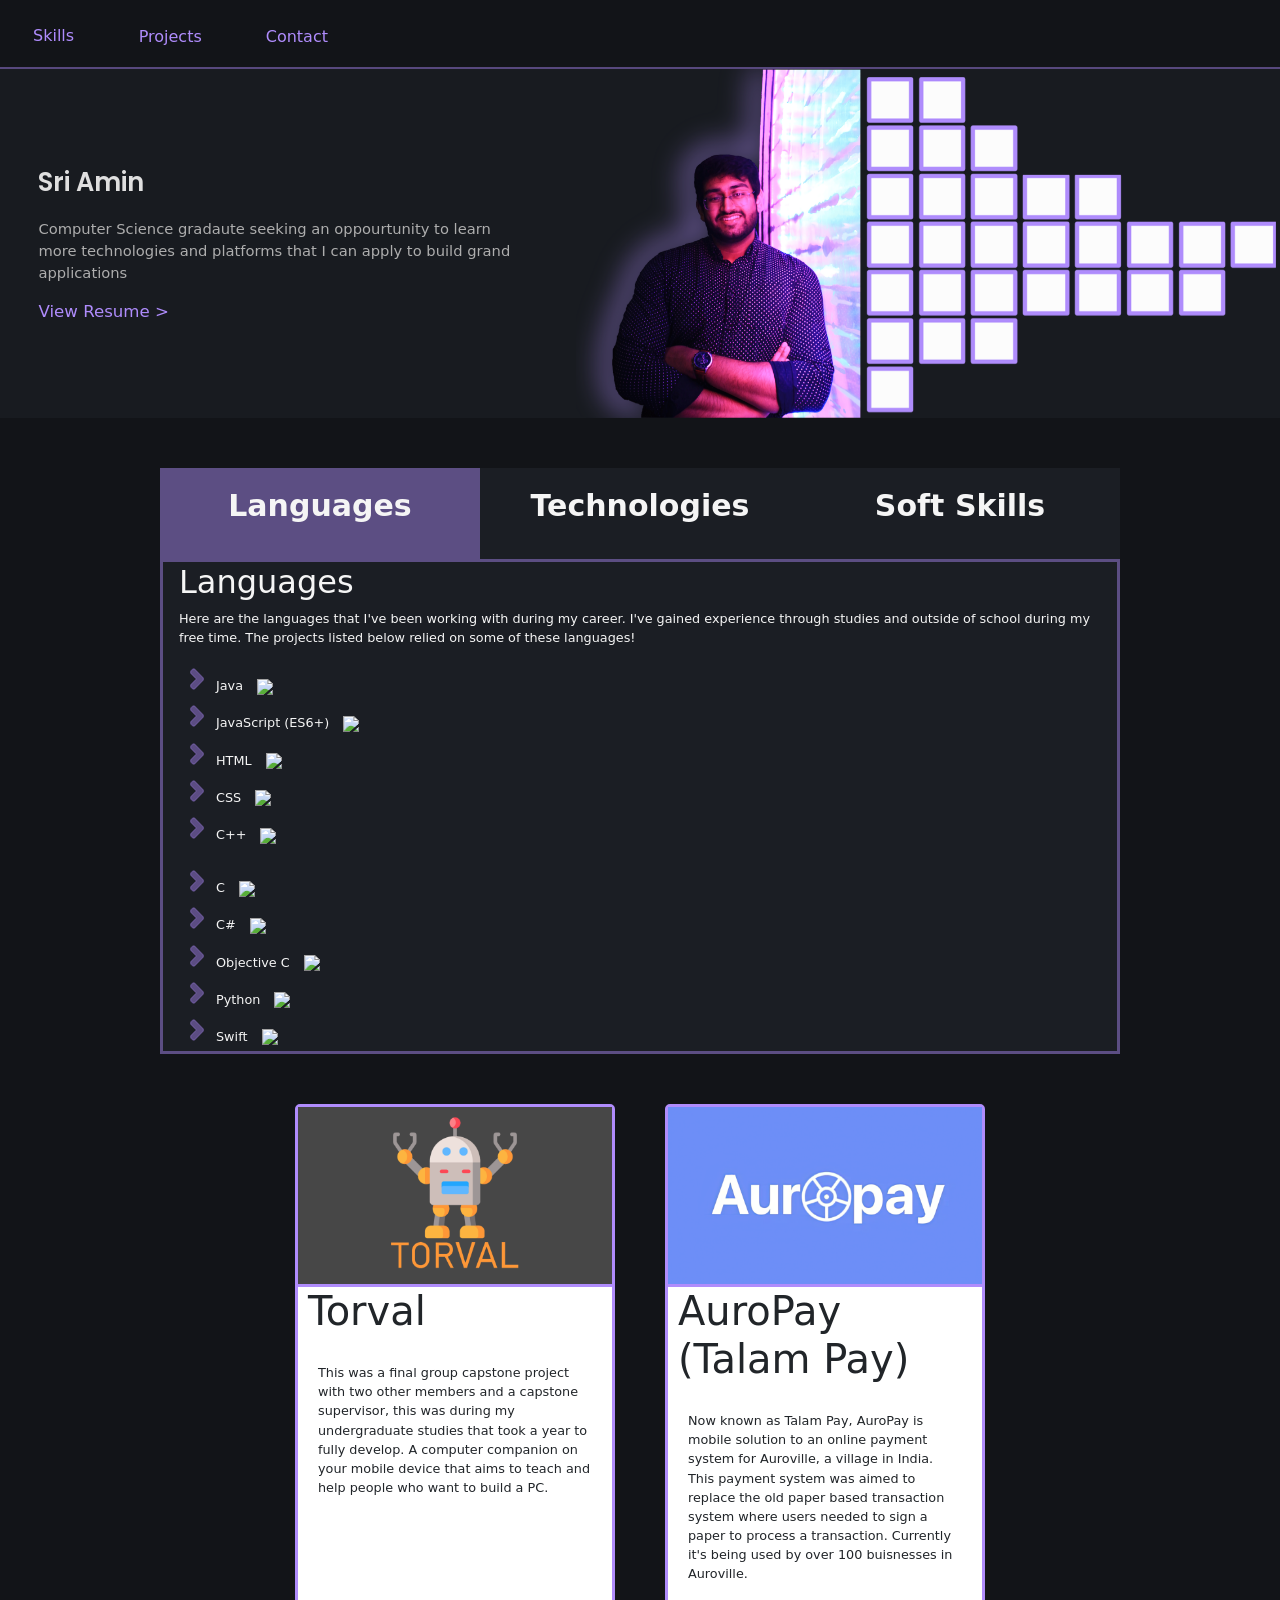
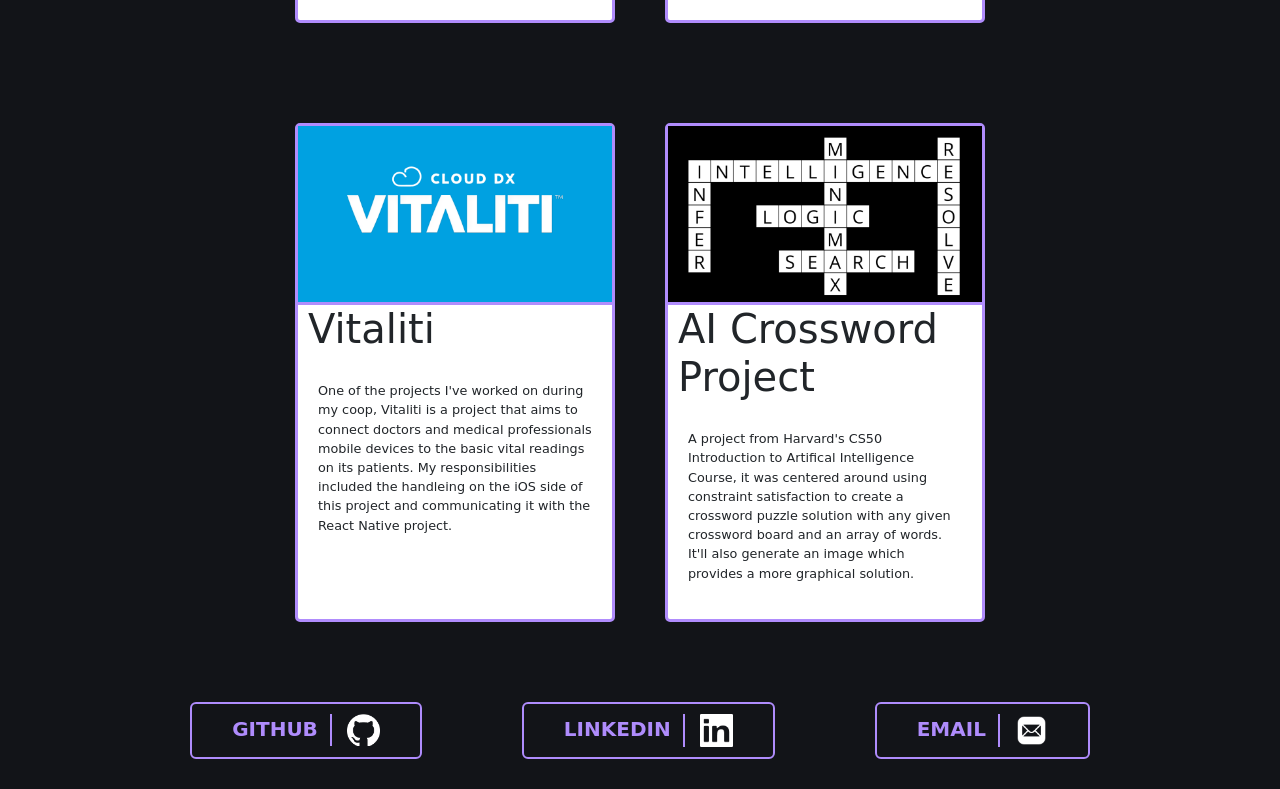
==== commit 1ccec998: "Added a project card" ====
--- a/index.html
+++ b/index.html
@@ -319,10 +319,9 @@
 
     <div class="project-group">
       <div class="project-card animate" id="myBtn" onclick="openModal('projectModal3')">
-        <img src="assets/tbd.png" />
-        <h1>To Be Determined</h1>
-        <p>This current project is in the talks regarding the privacy of its information and whether it can be posted on
-          the website or not.</p>
+        <img src="assets/VitalitiSplash.png" />
+        <h1>Vitaliti</h1>
+        <p>One of the projects I've worked on during my coop, Vitaliti is a project that aims to connect doctors and medical professionals mobile devices to the basic vital readings on its patients. My responsibilities included the handleing on the iOS side of this project and communicating it with the React Native project.</p>
       </div>
 
       <div id="projectModal3" class="projectModal">
@@ -331,14 +330,54 @@
           <div class="project-main">
             <div class="close"><img src="assets/closeIcon.png" /></div>
             <div>
-              <img src="assets/tbd.png" class="project-cover" />
-              <img src="assets/tbd.png" style="margin-bottom: 15px;" />
-            </div>
-            <h1>To Be Determined</h1>
-            <h5 style="font-weight: 300;">This current project is in the talks regarding the privacy of its information
-              and whether it can be posted on the website or not.</h5>
+              <img src="assets/VitalitiSplash.png" class="project-cover" />
+              <img src="assets/VitalitiScreen.png" style="margin-bottom: 15px;" />
+            </div>
+            <h1>Vitaliti</h1>
+            <h5 style="font-weight: 300;">Project Vitaliti aim is to provide a mobile friendly solution for medical professionals to easily get basic vital data from their patients. This data can be accessed from iOS, Android, Web and even HoloLens AR devices. It's also uploaded to the database for records to get trends and changes in the data.</h5>
+            <div class="button-group">
+              <div class="project-web">
+                <a href="https://www.clouddx.com/#/vitaliti" target="_blank"><img
+                    src="https://cdn-icons-png.flaticon.com/512/1006/1006771.png" /></a>
+              </div>
+              <div class="project-youtube">
+                <a href="https://youtu.be/qhi3gfREpnk" target="_blank"><img
+                    src="https://cdn-icons-png.flaticon.com/512/1384/1384012.png" /></a>
+              </div>
+            </div>
           </div>
           <div class="project-desc">
+            <p>During my 1st coop term, I worked with Cloud Dx on Project Vitaliti, my main responsibilities involved the iOS side of the project and making sure that is cooperates with the React Native side of the project.</p>
+            <ul class="project-list">
+              <li>Developed using <b>Objective C</b> in XCode and <b>JavaScript</b> with React Native</li>
+              <li>Before starting the term, I quickly <b>adapted and learned</b> Objective C to use on my start day</li>
+              <li>Learned about <b>bluetooth technologies</b> and how to connect to bluetooth devices through code</li>
+              <li>Utilized <b>graph manipulation and creation</b> to display vital data</li>
+              <li>Application would allow connection to several devices and display the vital data that the device gathers</li>
+              <li>Basic vital data such as ECG, PPG, and Accelerometer graphs and other basic data like heart rate, blood presure and skin temperature</li>
+              <li>Followed an <b>Agile methodology</b> and have daily and weekly SCRUM meetings</li>
+              <li>CEO <b>appreacited</b> my contributions and overall results with meeting their requirements for the project</li>
+            </ul>
+            <table>
+              <tr>
+                <td class="softskill-header">Programming Languages</td>
+                <td>Objective C</td>
+                <td>JavaScript</td>
+              </tr>
+              <tr>
+                <td class="softskill-header">Software Skills</td>
+                <td>XCode</td>
+                <td>React Native</td>
+                <td>JIRA</td>
+              </tr>
+              <tr>
+                <td class="softskill-header">Soft Skills</td>
+                <td>Adaptable</td>
+                <td>Problem-Solver</td>
+                <td>Collaborative</td>
+              </tr>
+            </table>
+
           </div>
         </div>
       </div>
--- a/styles.css
+++ b/styles.css
@@ -263,7 +263,7 @@
 }
 
 .project-card h1 {
-    padding-left: 5px;
+    padding-left:10px;
 }
 
 .project-card p {
@@ -394,7 +394,7 @@
 }
 
 .project-desc td:not(.softskill-header) {
-    font-size: 1vw;
+    font-size: 0.9vw;
     padding: 2px 8px;
 }
 
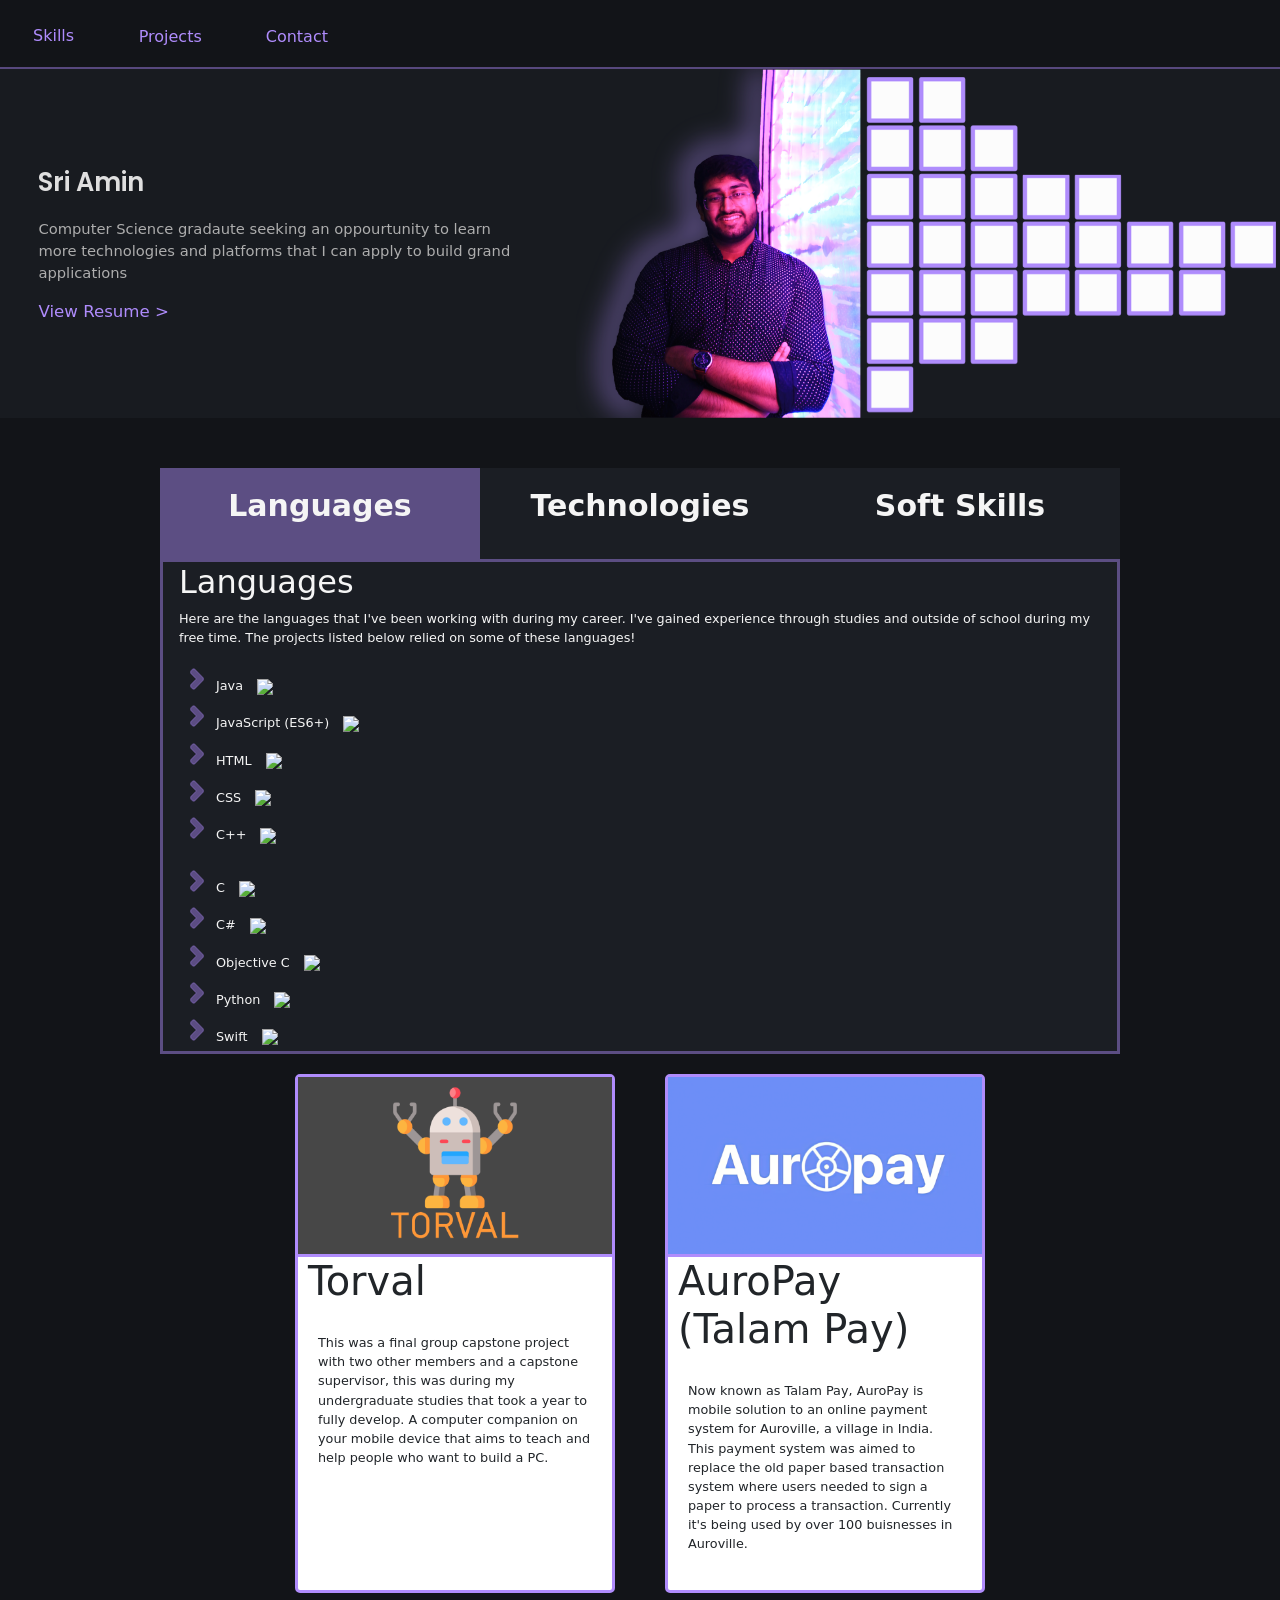
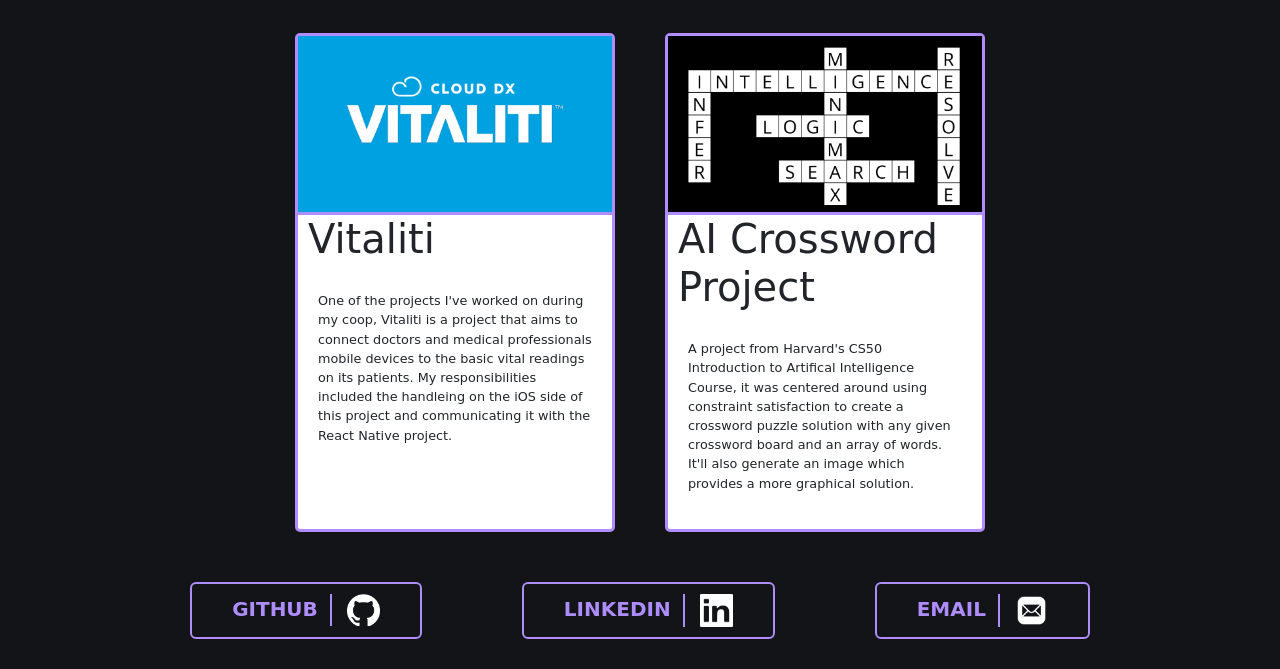
==== commit 7af838a9: "Added small touches to make the website responsive" ====
--- a/index.html
+++ b/index.html
@@ -457,11 +457,11 @@
   </div>
 
   <div id="contact">
-    <a href="https://github.com/SriAmin" target="_blank" class="btn btn-3">GitHub <img
+    <a href="https://github.com/SriAmin" target="_blank" class="btn btn-3"><span>GitHub</span> <img
         src="assets/github-mark-white.png" class="contact-img" /></a>
-    <a href="https://www.linkedin.com/in/sri-amin/" target="_blank" class="btn btn-3">LinkedIn <img
+    <a href="https://www.linkedin.com/in/sri-amin/" target="_blank" class="btn btn-3"><span>LinkedIn</span> <img
         src="assets/linkedIn-mark-white.png" class="contact-img" /></a>
-    <a href="mailto:sri.amin@gmail.com" target="_blank" class="btn btn-3">Email <img src="assets/mailIcon.png"
+    <a href="mailto:sri.amin@gmail.com" target="_blank" class="btn btn-3"><span>Email</span> <img src="assets/mailIcon.png"
         class="contact-img" /></a>
   </div>
 
--- a/styles.css
+++ b/styles.css
@@ -31,6 +31,7 @@
 
 #header {
     display: flex;
+    width: 100%;
     background-color: #181B20;
 }
 
@@ -209,7 +210,7 @@
 }
 
 .project-group {
-    padding: 50px 25px;
+    padding: 20px 25px;
     display: flex;
     flex-direction: row;
     justify-content: center;
@@ -541,12 +542,17 @@
     }
 
     .skill-container ul {
-        padding: 5px;
+        padding:2px;
         list-style-image: url("assets/listMarkerSmall.png");
+    }
+
+    .skill-container img {
+        margin: 0px;
     }
 
     .skill-container {
         background-color: #1b1e24;
+        width: 95%;
         height: 55vh;
     }
 
@@ -693,4 +699,34 @@
         margin-bottom: 0px;
         padding-left: 10px;
     }
+
+    #contact span {
+        display: none;
+    }
+
+    .contact-img {
+        width: 25px;
+        border: 0px;
+        padding: 0;
+        margin: 0;
+    }
+    
+    #contact {
+        display: flex;
+        justify-content: center;
+        padding: 30px 0px;
+    }
+    
+    #contact a {
+        margin: 5px;
+    }
+}
+
+@media screen and (max-width: 962px) {
+    .contact-img {
+        width: 50px;
+        border-left: 0px;
+        padding: 0;
+        margin: 0;
+    }
 }
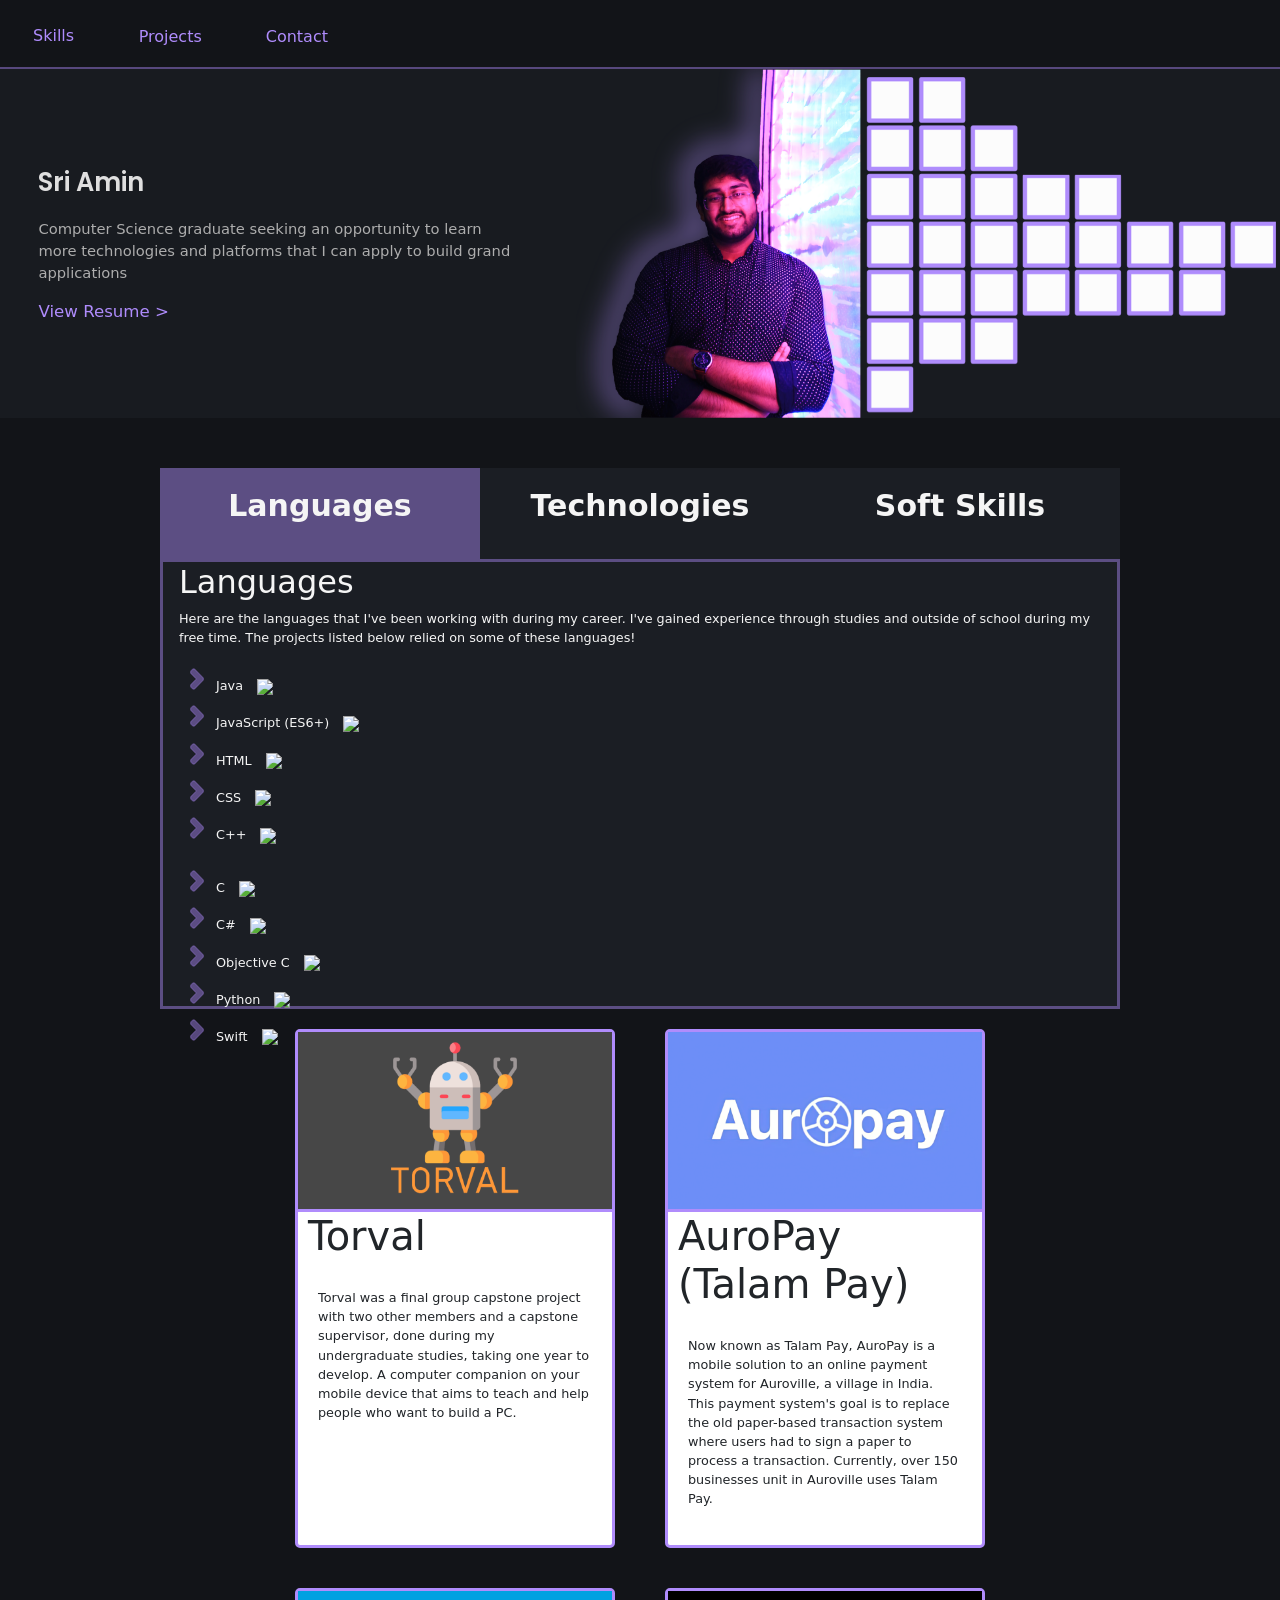
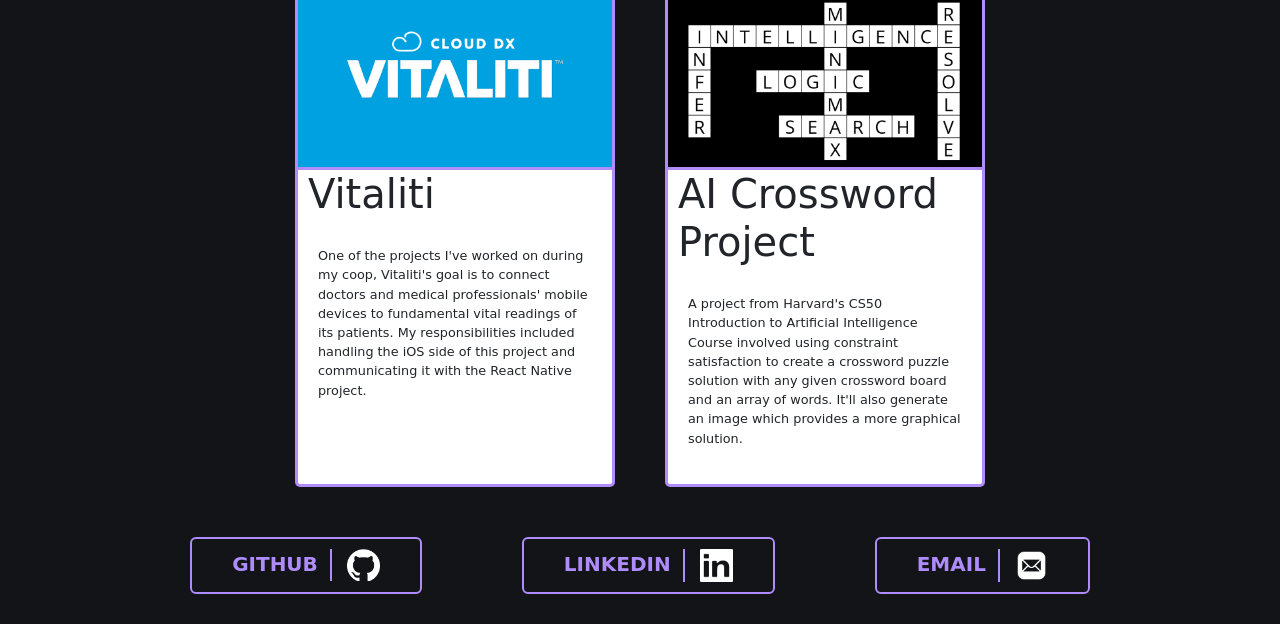
==== commit 6e1f81b0: "Went over text to correct grammer and spelling" ====
--- a/index.html
+++ b/index.html
@@ -40,7 +40,7 @@
     <div class="header-content">
       <p style="font-family: 'Poppins', 'Courier New', Courier, monospace; font-weight: 600;">Sri Amin</p>
       <div id="header-desc">
-        <p>Computer Science gradaute seeking an oppourtunity to learn more technologies and platforms that I can apply
+        <p>Computer Science graduate seeking an opportunity to learn more technologies and platforms that I can apply
           to build grand applications </p>
       </div>
       <a href="Resume.pdf" target="_blank" ">View Resume ></a>
@@ -165,9 +165,7 @@
       <div class="project-card animate" id="myBtn" onclick="openModal('projectModal1')">
         <img src="assets/TorvalSplash.png" />
         <h1>Torval</h1>
-        <p>This was a final group capstone project with two other members and a capstone supervisor, this was during my
-          undergraduate studies that took a year to fully develop. A computer companion on your mobile device that aims
-          to teach and help people who want to build a PC.</p>
+        <p>Torval was a final group capstone project with two other members and a capstone supervisor, done during my undergraduate studies, taking one year to develop. A computer companion on your mobile device that aims to teach and help people who want to build a PC.</p>
       </div>
 
       <div id="projectModal1" class="projectModal">
@@ -179,9 +177,7 @@
               <img src="assets/TorvalScreen.png" style="margin-bottom: 15px;" />
             </div>
             <h1>Torval</h1>
-            <h5 style="font-weight: 300;">During my undergraduate studies, a final group capstone project with two other
-              members and a capstone supervisor was created and presented, this took a year to fully develop. It's a
-              computer companion on your mobile device that aims to teach and help people who want to build a PC.</h5>
+            <h5 style="font-weight: 300;">Torval was a final group capstone project with two other members and a capstone supervisor, done during my undergraduate studies, taking one year to develop. A computer companion on your mobile device that aims to teach and help people who want to build a PC.</h5>
             <div class="button-group">
               <div class="project-git">
                 <a href="https://github.com/SriAmin/Torval" target="_blank"><img
@@ -194,24 +190,17 @@
             </div>
           </div>
           <div class="project-desc">
-            <p>Over the course of my last year during my undergraduate studies for a Bachelors Degree in Mobile
-              Computing, Torval was created which was my final capstone project, a result of my education that was aimed
-              to create a buisness level application.</p>
+            <p>Over the course of my last year during my undergraduate studies for a bachelor's Degree in Mobile Computing, Torval was created as my final capstone project, a result of my education that exemplified a business-level application.</p>
             <ul class="project-list">
               <li>Developed using <b>React Native</b>, it runs on both <b>iOS and Android Devices</b></li>
-              <li>Capstone supervisor and defense commitee greatly appreciated my efforts and determination to see the
-                project to completion</li>
+              <li>The capstone supervisor and defence committee greatly appreciated my efforts and determination to see the project to completion</li>
               <li>Learnt many new technologies that I can utilize in the future of my career</li>
-              <li>Recieved a <b>90% average</b> for the project and my contributions below</li>
-              <li>Used <b>Augmented Reality</b> to teach users to build a computer, relied on creating 3D models using
-                Blender, and an AR framework to display them</li>
-              <li>Gesture controls such as scaling, and rotating were developed. Navigating across 3D models was also a
-                possibility</li>
-              <li>Relied on the ViroReact framework which provides an AR environment through <b>JavaScript</b> code</li>
-              <li>Has a social forum that allows user to post forum threads for help, comments, liking, and moderator
-                abilities are all avaliable</li>
-              <li>Used <b>Firebase</b> to provide cloud centric solutions to user account CRUD operations and data
-                storage</li>
+              <li>My contributions towards Torval got a <b>90% average</b></li>
+              <li>Used <b>Augmented Reality</b> to teach users to build a computer, relied on creating 3D models using Blender, and an AR framework to display them</li>
+              <li>It had model manipulation (i.e. scaling and rotating). Navigating across 3D models is also a possibility</li>
+              <li>Relied on the ViroReact framework that provides an AR environment through <b>JavaScript</b> code</li>
+              <li>Contains a social forum that allows users to post forum threads for help, comments, liking, and moderator abilities are all available</li>
+              <li>Used <b>Firebase</b> to provide cloud-centric solutions to user account CRUD operations and data storage</li>
             </ul>
             <table>
               <tr>
@@ -247,9 +236,7 @@
       <div class="project-card animate" id="myBtn" onclick="openModal('projectModal2')">
         <img src="assets/AuroPaySplash.png" />
         <h1>AuroPay (Talam Pay)</h1>
-        <p>Now known as Talam Pay, AuroPay is mobile solution to an online payment system for Auroville, a village in
-          India. This payment system was aimed to replace the old paper based transaction system where users needed to
-          sign a paper to process a transaction. Currently it's being used by over 100 buisnesses in Auroville.</p>
+        <p>Now known as Talam Pay, AuroPay is a mobile solution to an online payment system for Auroville, a village in India. This payment system's goal is to replace the old paper-based transaction system where users had to sign a paper to process a transaction. Currently, over 150 businesses unit in Auroville uses Talam Pay. </p>
       </div>
 
       <div id="projectModal2" class="projectModal">
@@ -262,10 +249,7 @@
               <img src="assets/AuroPayScreen.png" style="margin-bottom: 15px;" />
             </div>
             <h1>AuroPay</h1>
-            <h5 style="font-weight: 300;">Now known as TalamPay, AuroPay is a mobile application that acts as an online
-              payment system for a village in India called Auroville. This village has an isolated payment system that
-              doesn't rely on any known banks or online payment systems, previously they used the traditional paper
-              payment system where people had to sign a paper to process any transaction.</h5>
+            <h5 style="font-weight: 300;">Now known as Talam Pay, AuroPay is a mobile solution to an online payment system for Auroville, a village in India. This payment system's goal is to replace the old paper-based transaction system where users had to sign a paper to process a transaction. Currently, over 150 businesses unit in Auroville uses Talam Pay. </h5>
             <div class="button-group">
               <div class="project-web">
                 <a href="https://cocreate.auroville.org/works/a955d491-2600-4bef-9f89-c1d3a2d95818" target="_blank"><img
@@ -278,18 +262,14 @@
             </div>
           </div>
           <div class="project-desc">
-            <p>During the summer of 2020, I alongside a senior developer, created a React Native application that
-              allowed people in Auroville to send money to each other through their devices, it also allowed QR code
-              scanning to allow users to send quick payments.</p>
+            <p>During the summer of 2020, I, alongside a senior developer, created a React Native application that allowed people in Auroville to send money to each other through their devices. It also allowed QR code scanning to let users send quick payments with the account number already filled out.</p>
             <ul class="project-list">
-              <li>Developed using <b>React Native</b>, it runs on both <b>iOS and Android Devices</b></li>
-              <li>While the name has changed, the application is currently being <b>used by 100 buisness</b> that
-                provide goods and services in the village</li>
-              <li>Leard the <b>HTTP protocal</b> and making fetch request to web applications</li>
-              <li>Used HTTP fetch request to the online banking web application, with that I was able to process
-                transactions to essentially create the mobile friendly payment system</li>
-              <li>Senior developer appreacited my appitude to learning skills to make the required features</li>
-              <li>Project was a part of a volunteer position during the summer of 2020</li>
+              <li>Developed using <b>React Native</b>, it runs on mobile devices running <b>iOS and Android</b></li>
+              <li><b>150 buisness</b> that provide goods and services within the village use Talam Pay</li>
+              <li>Learned the <b>HTTP protocal</b> and fetch requests</li>
+              <li>Used <b>HTTP fetch</b> requests to the online banking web application, allowing me to process transactions to create the mobile-friendly payment system</li>
+              <li>Senior developer appreciated my <b>aptitude for learning skills</b> to make the required implementations</li>
+              <li>The project was a part of a volunteer position during the summer of 2020</li>
             </ul>
             <table>
               <tr>
@@ -321,7 +301,7 @@
       <div class="project-card animate" id="myBtn" onclick="openModal('projectModal3')">
         <img src="assets/VitalitiSplash.png" />
         <h1>Vitaliti</h1>
-        <p>One of the projects I've worked on during my coop, Vitaliti is a project that aims to connect doctors and medical professionals mobile devices to the basic vital readings on its patients. My responsibilities included the handleing on the iOS side of this project and communicating it with the React Native project.</p>
+        <p>One of the projects I've worked on during my coop, Vitaliti's goal is to connect doctors and medical professionals' mobile devices to fundamental vital readings of its patients. My responsibilities included handling the iOS side of this project and communicating it with the React Native project. </p>
       </div>
 
       <div id="projectModal3" class="projectModal">
@@ -334,7 +314,7 @@
               <img src="assets/VitalitiScreen.png" style="margin-bottom: 15px;" />
             </div>
             <h1>Vitaliti</h1>
-            <h5 style="font-weight: 300;">Project Vitaliti aim is to provide a mobile friendly solution for medical professionals to easily get basic vital data from their patients. This data can be accessed from iOS, Android, Web and even HoloLens AR devices. It's also uploaded to the database for records to get trends and changes in the data.</h5>
+            <h5 style="font-weight: 300;">Vitaliti's goal is to connect doctors' and medical professionals' mobile devices to fundamental vital readings of its patients. Doctors can access this data through iOS, Android, Web and HoloLens AR devices. It's also uploaded to the database for records to get trends and changes in the data.</h5>
             <div class="button-group">
               <div class="project-web">
                 <a href="https://www.clouddx.com/#/vitaliti" target="_blank"><img
@@ -347,16 +327,16 @@
             </div>
           </div>
           <div class="project-desc">
-            <p>During my 1st coop term, I worked with Cloud Dx on Project Vitaliti, my main responsibilities involved the iOS side of the project and making sure that is cooperates with the React Native side of the project.</p>
+            <p>During my 1st coop term, I worked with Cloud Dx on Project Vitaliti, responsibilities involved the iOS side of the project and making sure that it cooperates with the React Native side of the project.</p>
             <ul class="project-list">
               <li>Developed using <b>Objective C</b> in XCode and <b>JavaScript</b> with React Native</li>
               <li>Before starting the term, I quickly <b>adapted and learned</b> Objective C to use on my start day</li>
-              <li>Learned about <b>bluetooth technologies</b> and how to connect to bluetooth devices through code</li>
+              <li>Learned about <b>Bluetooth technologies</b> and how to connect to Bluetooth devices through code</li>
               <li>Utilized <b>graph manipulation and creation</b> to display vital data</li>
-              <li>Application would allow connection to several devices and display the vital data that the device gathers</li>
-              <li>Basic vital data such as ECG, PPG, and Accelerometer graphs and other basic data like heart rate, blood presure and skin temperature</li>
-              <li>Followed an <b>Agile methodology</b> and have daily and weekly SCRUM meetings</li>
-              <li>CEO <b>appreacited</b> my contributions and overall results with meeting their requirements for the project</li>
+              <li>The application would allow connection to several Bluetooth devices and display the data that the device gathers</li>
+              <li>Data such as ECG, PPG, Accelerometer graphs and other basic vitals like heart rate, blood pressure and skin temperature</li>
+              <li>Followed an <b>Agile methodology</b>, having daily and weekly SCRUM meetings</li>
+              <li>CEO <b>appreciated</b> my contributions and overall results in meeting their requirements for the project</li>
             </ul>
             <table>
               <tr>
@@ -387,9 +367,7 @@
       <div class="project-card animate" id="myBtn" onclick="openModal('projectModal4')">
         <img src="assets/CrosswordSplash.png" />
         <h1>AI Crossword Project</h1>
-        <p>A project from Harvard's CS50 Introduction to Artifical Intelligence Course, it was centered around using
-          constraint satisfaction to create a crossword puzzle solution with any given crossword board and an array of
-          words. It'll also generate an image which provides a more graphical solution.</p>
+        <p>A project from Harvard's CS50 Introduction to Artificial Intelligence Course involved using constraint satisfaction to create a crossword puzzle solution with any given crossword board and an array of words. It'll also generate an image which provides a more graphical solution.</p>
       </div>
 
       <div id="projectModal4" class="projectModal">
@@ -402,9 +380,7 @@
               <img src="assets/CrosswordScreen.png" style="margin-bottom: 15px;" />
             </div>
             <h1>AI Crossword Project</h1>
-            <h5 style="font-weight: 300;">Using artifical intelligence, more specifically constraint satisfaction
-              algortihm, I was able to create a program that creates a crossword puzzle solution when given a board and
-              a word bank. The solution will be displayed in the console and as an image.</h5>
+            <h5 style="font-weight: 300;">A project from Harvard's CS50 Introduction to Artificial Intelligence Course involved using constraint satisfaction to create a crossword puzzle solution with any given crossword board and a word bank. It'll also generate an image which provides a more graphical solution.</h5>
             <div class="button-group">
               <div class="project-web">
                 <a href="https://cs50.harvard.edu/ai/2020/projects/3/crossword/" target="_blank"><img
@@ -417,18 +393,14 @@
             </div>
           </div>
           <div class="project-desc">
-            <p>During the summer of 2020, I enrolled into an online course for Harvard which was <b>CS50's Introduction
-                to Artifical Intelligence with Python</b>. In this course, several areas of AI were explored and
-              applied, this is one of the many projects in the course.</p>
+            <p>During the summer of 2020, I enrolled in an online course for Harvard <b>CS50's Introduction to Artificial Intelligence with Python</b>. In this course, several areas of AI were explored and applied. This project is one of the many projects in the syllabus.</p>
             <ul class="project-list">
               <li>Developed with <b>Python</b></li>
-              <li>Utilizes the <b>constraint satisfaction algortihm</b> to be able to solve the crossword puzzle</li>
-              <li>Handles any sort of crossword board and bank of words</li>
-              <li>Displays the crossword solution in the terminal, also uses the <b>Python Imaging Library (PIL)</b> to
-                generate an image for a more graphical solution</li>
-              <li>Recieved a <b>100% grade</b> for the completion of the requirements for the project</li>
-              <li>Project for Harvard <b>CS50's Introduction to Artifical Intelligence with Python</b>, several other AI
-                projects were involved with this course</li>
+              <li>Utilizes the <b>constraint satisfaction algorithm</b> to be able to solve the crossword puzzle</li>
+              <li>Handles several variations of crossword boards and word banks</li>
+              <li>Displays the crossword solution in both the terminal and an image by using the <b>Python Imaging Library (PIL)</b> to generate it</li>
+              <li>Received a <b>100% grade</b> for the completion of the requirements for the project</li>
+              <li>Project for Harvard <b>CS50's Introduction to Artifical Intelligence with Python</b>, several other AI projects were involved with this course</li>
             </ul>
             <table>
               <tr>
--- a/styles.css
+++ b/styles.css
@@ -174,7 +174,7 @@
     width: 75%;
     background-color: #1b1e24;
     padding: 0.01em 16px;
-    height: 50vh;
+    height: 450px;
 }
 
 /* If the screen size is 601px wide or more */
@@ -183,7 +183,7 @@
         width: 75%;
         background-color: #1b1e24;
         padding: 0.01em 16px;
-        height: 55vh;
+        height: 450px;
     }
 }
 
@@ -553,7 +553,7 @@
     .skill-container {
         background-color: #1b1e24;
         width: 95%;
-        height: 55vh;
+        height: 400px;
     }
 
     .language-icon {
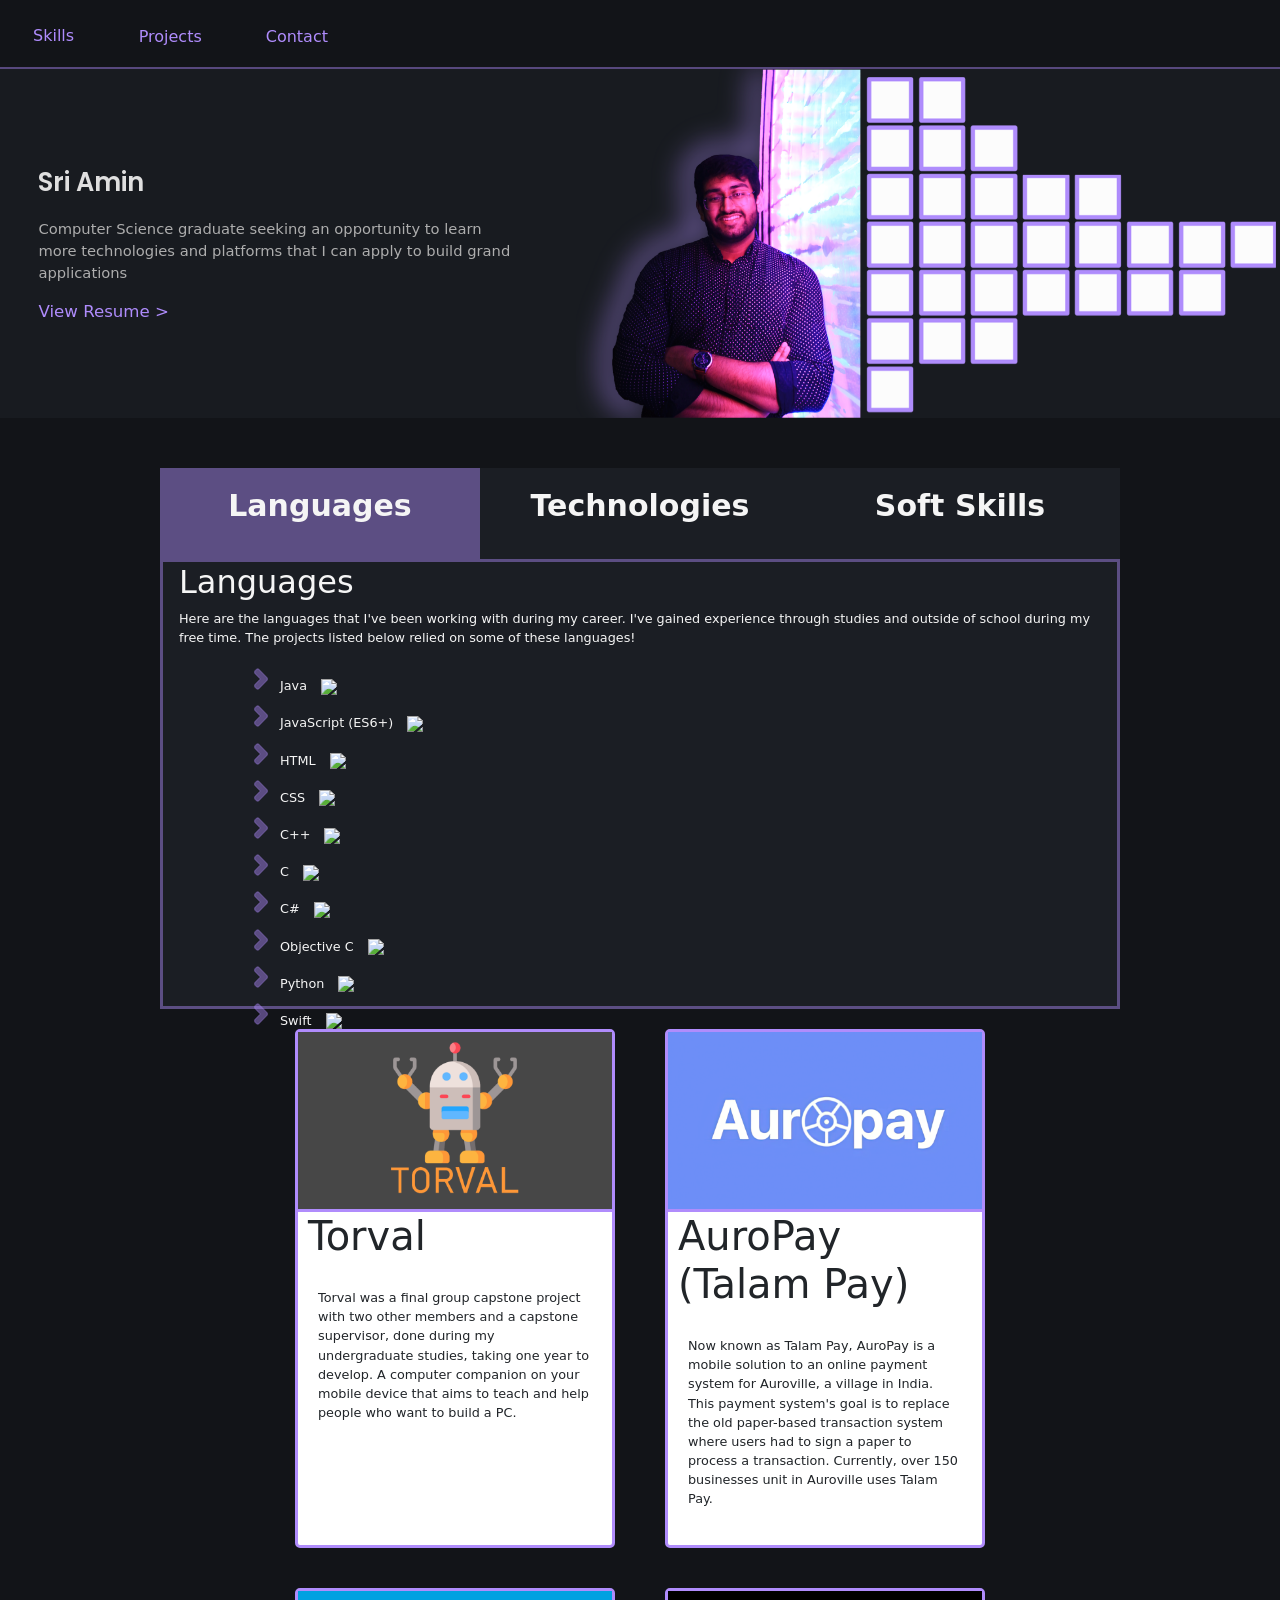
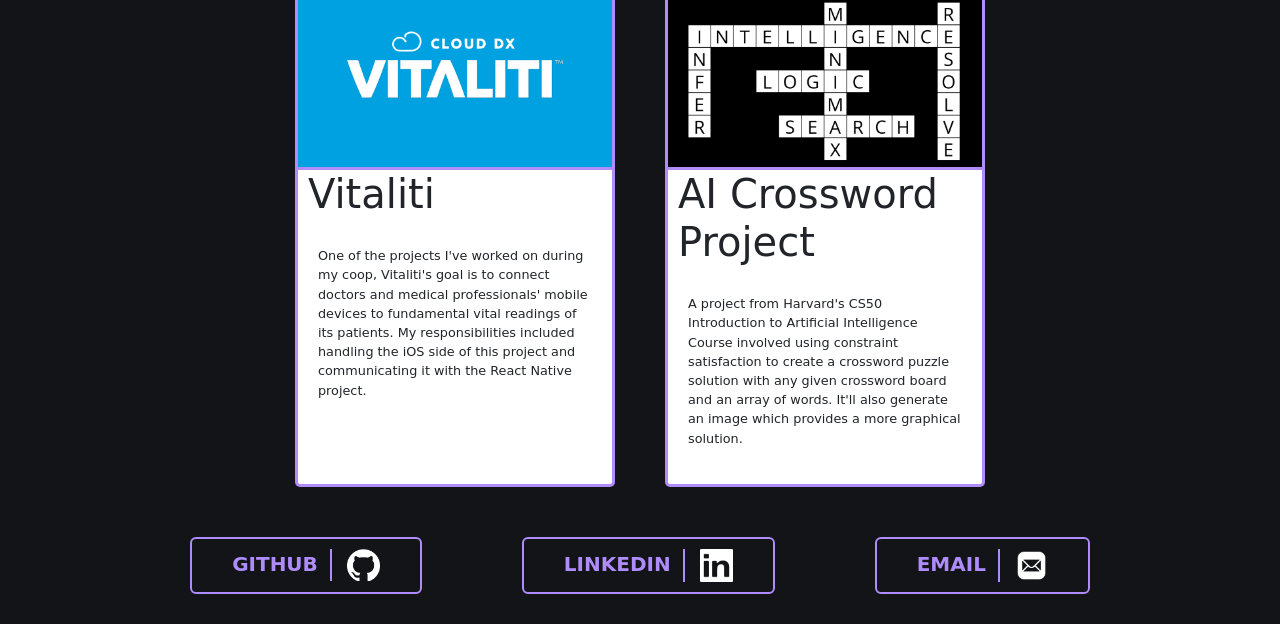
==== commit 493a7cd5: "Updated list style and nav bar" ====
--- a/index.html
+++ b/index.html
@@ -25,13 +25,13 @@
 
 <body>
   <div class="navigator">
-    <a href="index.html#skills" style="text-decoration: none;">
+    <a href="#skills" class="nav-link" style="text-decoration: none;">
       <h4>Skills</h4>
     </a>
-    <a href="index.html#projects" style="text-decoration: none;">
+    <a href="#projects" class="nav-link" style="text-decoration: none;">
       <h4>Projects</h4>
     </a>
-    <a href="index.html#contact" style="text-decoration: none;">
+    <a href="#contact" class="nav-link" style="text-decoration: none;">
       <h4>Contact</h4>
     </a>
   </div>
@@ -116,7 +116,7 @@
               class="language-icon" /></li>
           <li>.NET <img src="https://iconape.com/wp-content/png_logo_vector/microsoft-net-framework-logo.png"
               class="language-icon" /></li>
-          <li>Virtual Reality Development <img src="https://www.ceekvr.com/static/assets/images/vr-glasses-home.png"
+          <li>VR Development <img src="https://www.ceekvr.com/static/assets/images/vr-glasses-home.png"
               class="language-icon" /></li>
         </ul>
         <ul class="g-col-6" style="color: whitesmoke;">
@@ -132,7 +132,7 @@
           <li>Git <img src="https://git-scm.com/images/logos/downloads/Git-Icon-1788C.png" class="language-icon" /></li>
           <li>JIRA <img src="https://cdn-icons-png.flaticon.com/512/5968/5968875.png" class="language-icon" /></li>
           <li>NodeJS <img src="https://cdn-icons-png.flaticon.com/512/919/919825.png" class="language-icon" /></li>
-          <li>Augmented Reality Development <img src="https://russia-promo.com/uploads/images/ar-icon.png"
+          <li>AR Development <img src="https://russia-promo.com/uploads/images/ar-icon.png"
               class="language-icon" /></li>
         </ul>
       </div>
--- a/styles.css
+++ b/styles.css
@@ -141,6 +141,7 @@
 }
 
 .skill-container ul {
+    margin: 0px 10vw;
     list-style-image: url("assets/listMarker.png");
 }
 
@@ -184,6 +185,10 @@
         background-color: #1b1e24;
         padding: 0.01em 16px;
         height: 450px;
+    }
+
+    .skill-container ul {
+        margin: 0px 5vw;
     }
 }
 
@@ -542,7 +547,7 @@
     }
 
     .skill-container ul {
-        padding:2px;
+        margin: 0px 2vw;
         list-style-image: url("assets/listMarkerSmall.png");
     }
 
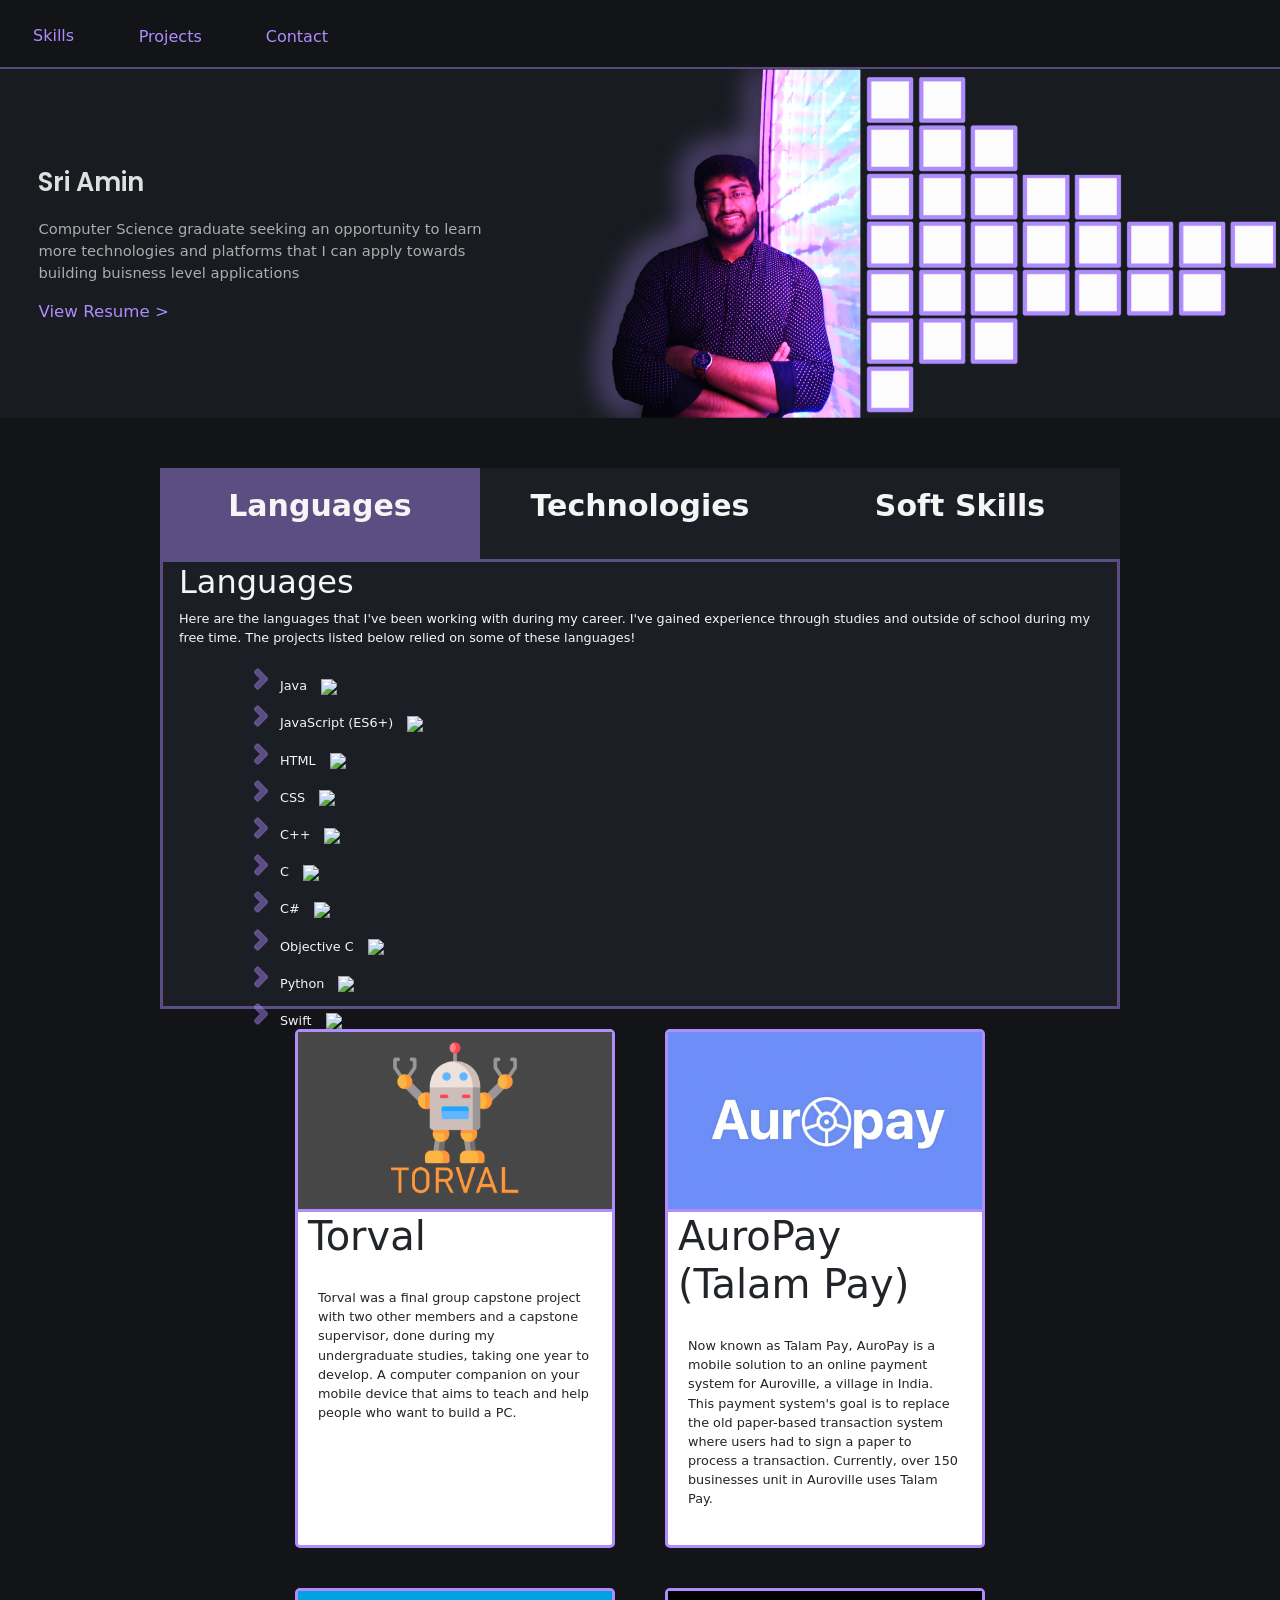
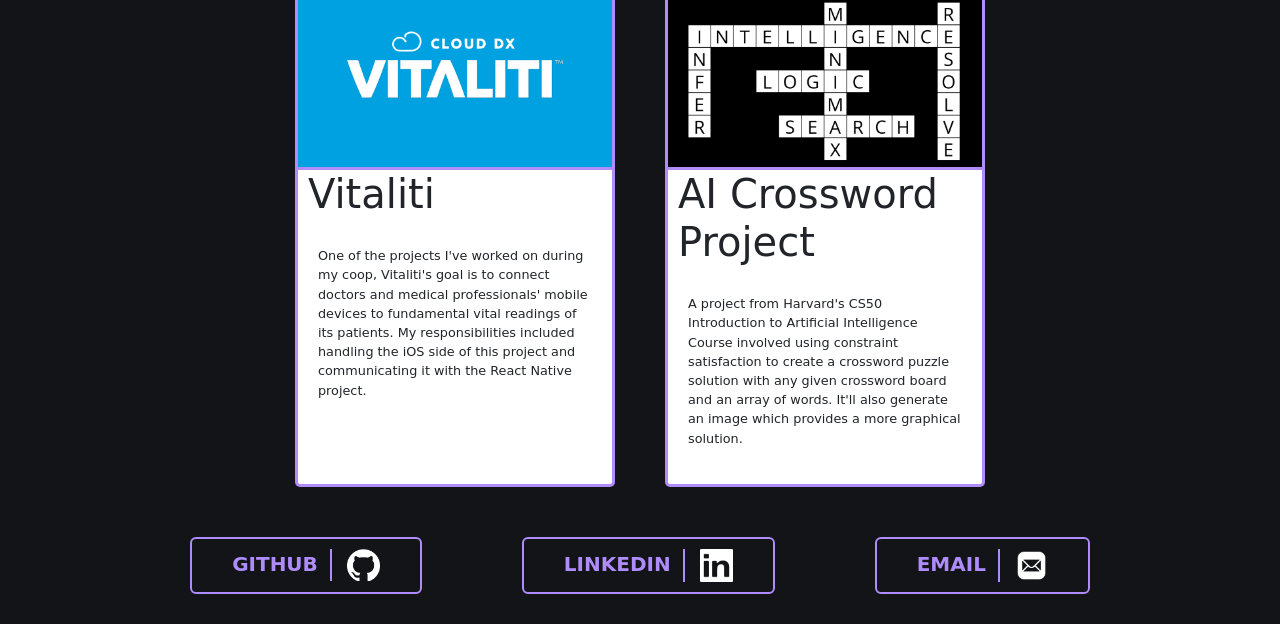
==== commit a7410047: "Added a "Back to Top" button" ====
--- a/index.html
+++ b/index.html
@@ -24,7 +24,7 @@
 </head>
 
 <body>
-  <div class="navigator">
+  <div id="navigator">
     <a href="#skills" class="nav-link" style="text-decoration: none;">
       <h4>Skills</h4>
     </a>
@@ -36,12 +36,16 @@
     </a>
   </div>
 
+  <div id="top-btn">
+    <img src="assets/upIcon.png"/>
+  </div>
+
   <div id="header">
     <div class="header-content">
       <p style="font-family: 'Poppins', 'Courier New', Courier, monospace; font-weight: 600;">Sri Amin</p>
       <div id="header-desc">
         <p>Computer Science graduate seeking an opportunity to learn more technologies and platforms that I can apply
-          to build grand applications </p>
+          towards building buisness level applications </p>
       </div>
       <a href="Resume.pdf" target="_blank" ">View Resume ></a>
     </div>
--- a/styles.css
+++ b/styles.css
@@ -1,6 +1,16 @@
 body {
     background-color: #121418;
     overflow-x: hidden;
+}
+
+@keyframes fadeIn {
+    from { opacity: 0;}
+    to { opacity: 1;}
+}
+
+@keyframes fadeOut {
+    from { opacity: 1;}
+    to { opacity: 0;}
 }
 
 ::-webkit-scrollbar {
@@ -16,19 +26,29 @@
     
   }
 
-.navigator {
+#navigator {
     display: flex;
     flex: 1;
     flex-direction: row;
     border-bottom: 2px solid #b08cfc70;
 }
 
-.navigator * {
+#navigator * {
     font-size: medium;
     color: #AF8CFC;
     padding: 2% 2.5% 1% 2.5%;
 }
 
+#top-btn {
+    position: fixed;
+    bottom: 25px;
+    right:25px;
+    cursor: pointer;
+    display: none;
+    transition: all 0.25s ease-in;
+    z-index: 3;
+}
+
 #header {
     display: flex;
     width: 100%;
@@ -53,16 +73,6 @@
 #header a {
     color: #AF8CFC;
     text-decoration: none;
-}
-
-@keyframes fadeIn {
-    from { opacity: 0;}
-    to { opacity: 1;}
-}
-
-@keyframes fadeOut {
-    from { opacity: 1;}
-    to { opacity: 0;}
 }
 
 #cover {
@@ -504,7 +514,7 @@
 
 /* If the screen size is 600px wide or less*/
 @media screen and (max-width: 600px) {
-    .navigator {
+    #navigator {
         display: none;
     }
     #header p {
@@ -654,6 +664,10 @@
         z-index:3;
         text-shadow: 1px 1px #222222;
     }
+
+    .close img {
+        width: 40px;
+    }
     
     .project-main h1 {
         font-size: 3vw;
@@ -724,6 +738,10 @@
     
     #contact a {
         margin: 5px;
+    }
+
+    .btn {
+        padding: 5px 25px;
     }
 }
 
